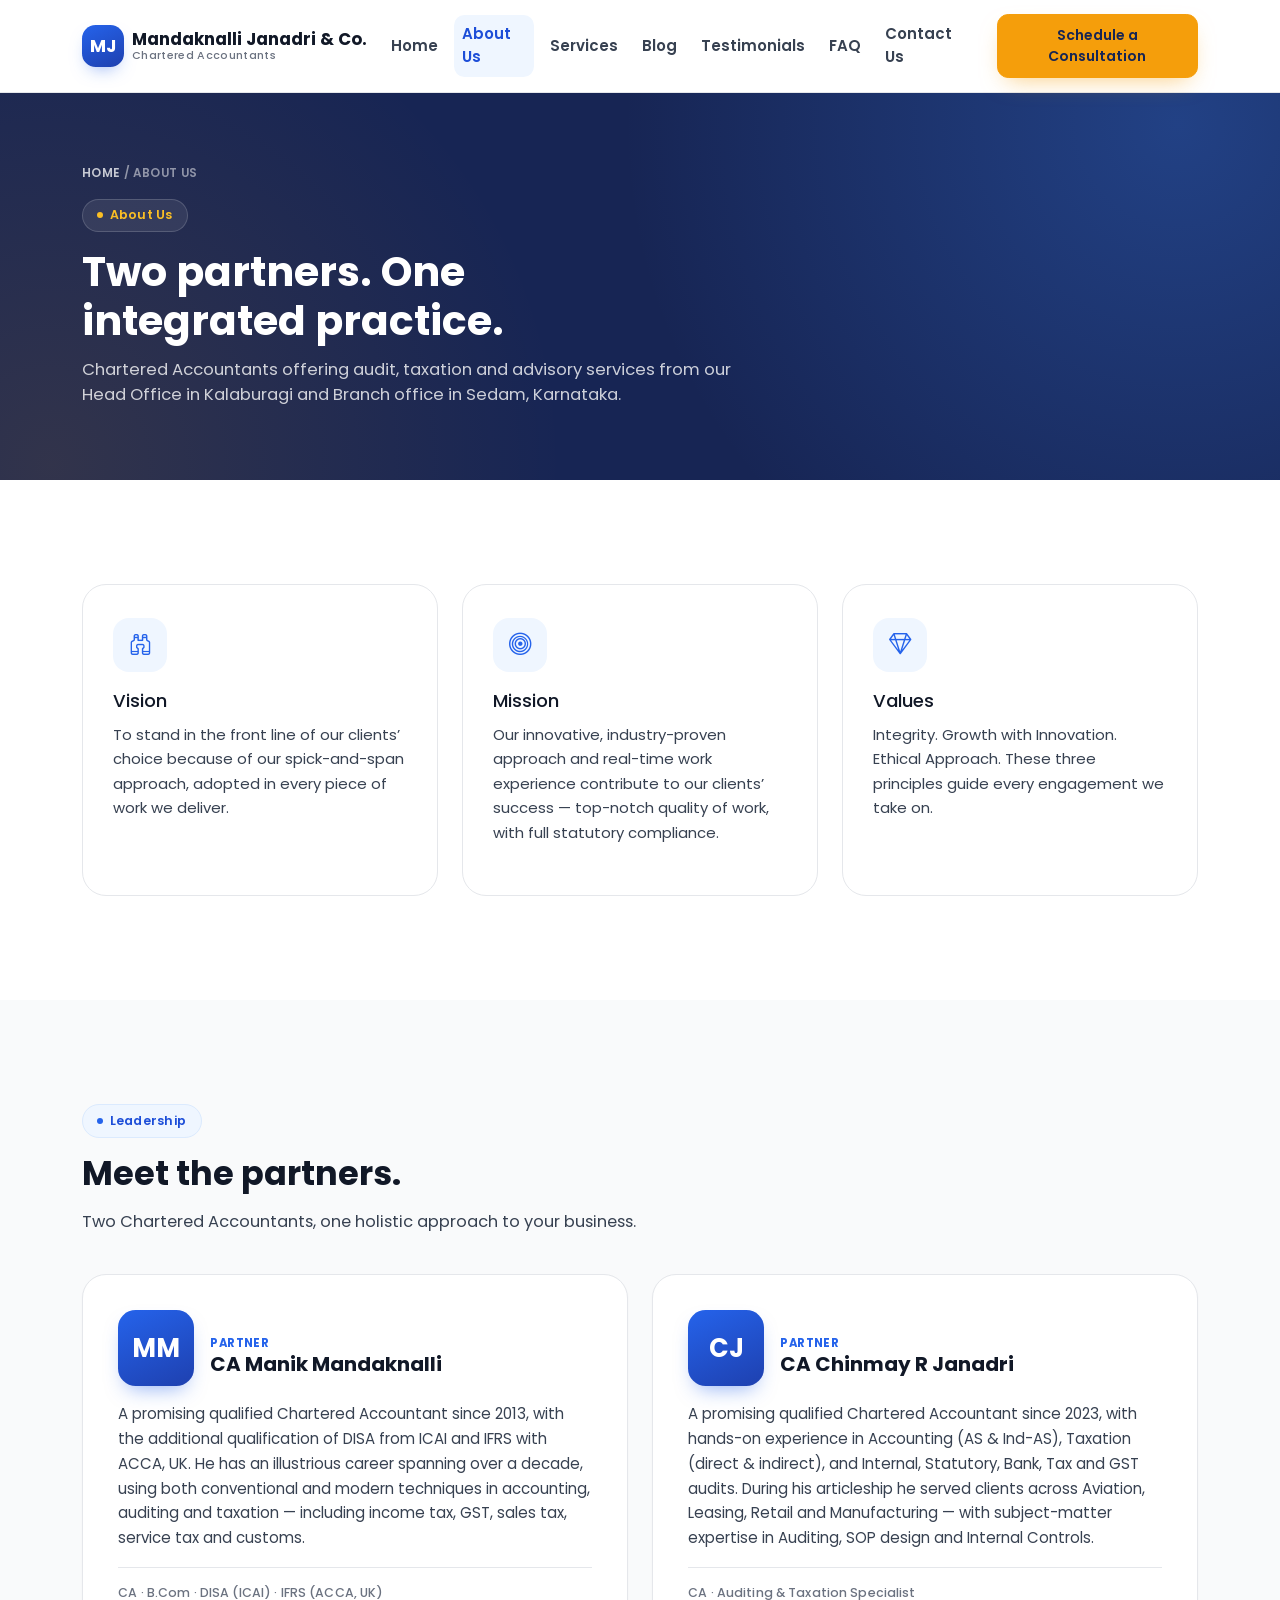
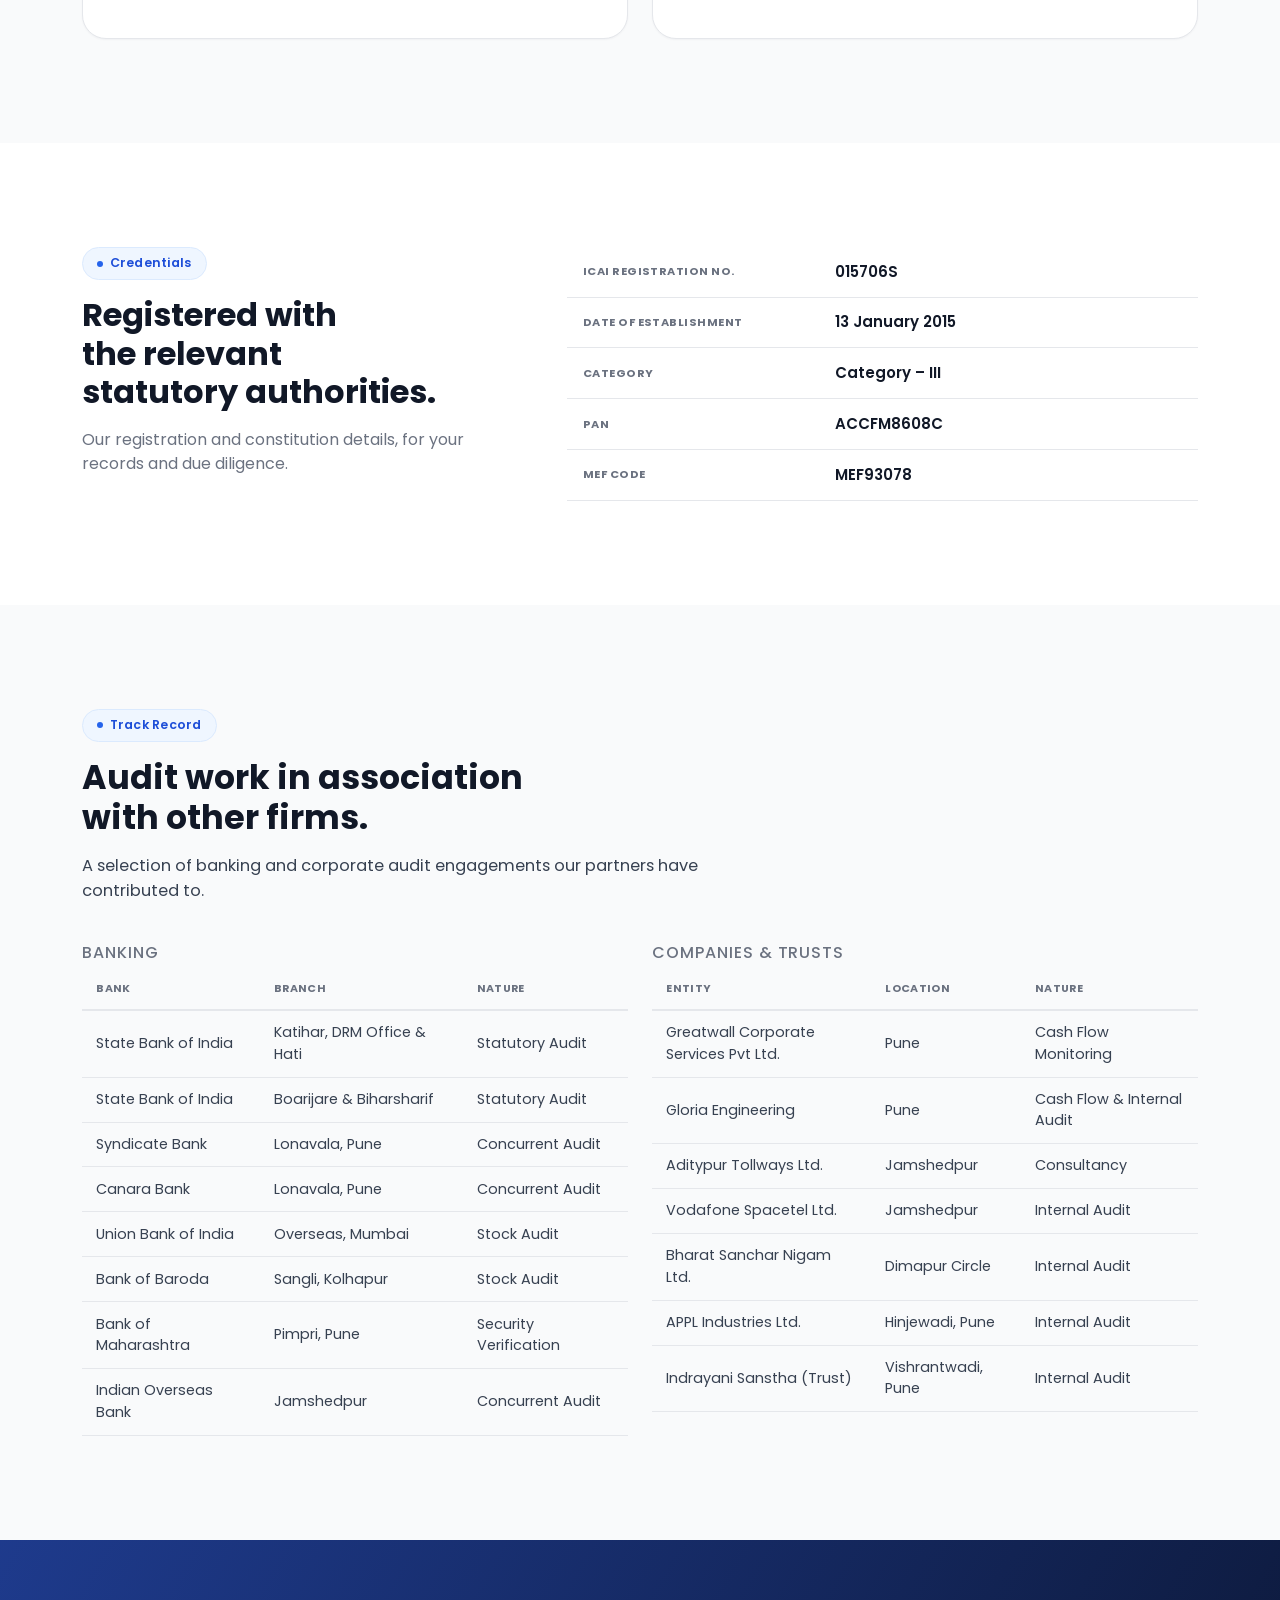
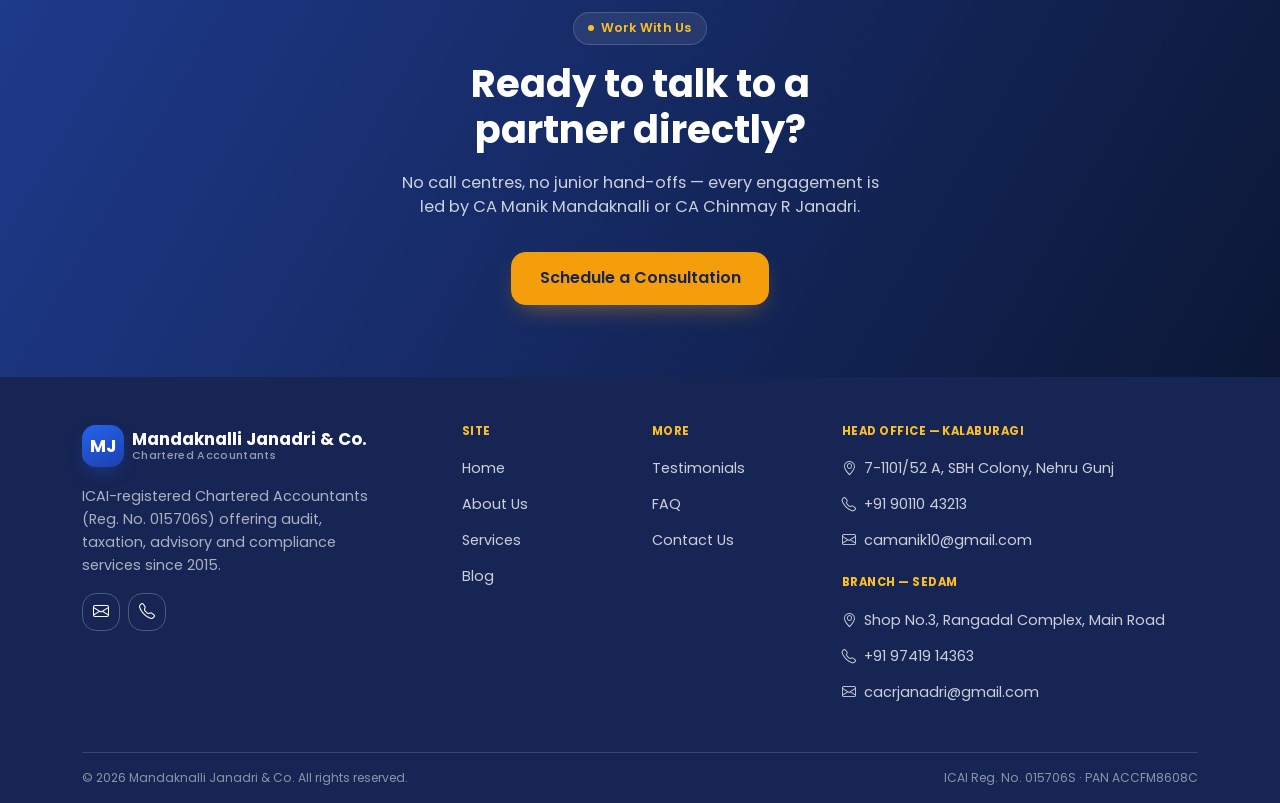
==== about.html @ 848338da "multiple page update" ====
<!doctype html>
<html lang="en">
<head>
<meta charset="UTF-8" />
<meta name="viewport" content="width=device-width, initial-scale=1.0" />
<title>About Us | Mandaknalli Janadri &amp; Co.</title>
<meta name="description" content="Meet CA Manik Mandaknalli and CA Chinmay R Janadri, the partners behind Mandaknalli Janadri &amp; Co. — our vision, mission, values, and ICAI registration details." />
<link rel="stylesheet" href="https://cdn.jsdelivr.net/npm/bootstrap@5.3.3/dist/css/bootstrap.min.css">
<link rel="stylesheet" href="https://cdn.jsdelivr.net/npm/bootstrap-icons@1.11.3/font/bootstrap-icons.css">
<link rel="preconnect" href="https://fonts.googleapis.com">
<link rel="preconnect" href="https://fonts.gstatic.com" crossorigin>
<link href="https://fonts.googleapis.com/css2?family=Poppins:wght@300;400;500;600;700&display=swap" rel="stylesheet">
<link rel="stylesheet" href="assets/style.css">
</head>
<body>

  <!-- ============================================================ NAVBAR -->
  <nav class="navbar navbar-expand-lg sticky-top" aria-label="Primary">
    <div class="container">
      <a class="navbar-brand d-flex align-items-center gap-2" href="index.html">
        <span class="navbar-brand-mark">MJ</span>
        <span class="navbar-brand-text">
          <strong class="d-block">Mandaknalli Janadri &amp; Co.</strong>
          <span>Chartered Accountants</span>
        </span>
      </a>
      <button class="navbar-toggler" type="button" data-bs-toggle="collapse" data-bs-target="#mainNav" aria-controls="mainNav" aria-expanded="false" aria-label="Toggle navigation">
        <span class="navbar-toggler-icon"></span>
      </button>
      <div class="collapse navbar-collapse" id="mainNav">
        <ul class="navbar-nav ms-auto align-items-lg-center gap-lg-2">
          <li class="nav-item"><a class="nav-link" href="index.html">Home</a></li>
          <li class="nav-item"><a class="nav-link" href="about.html">About Us</a></li>
          <li class="nav-item"><a class="nav-link" href="services.html">Services</a></li>
          <li class="nav-item"><a class="nav-link" href="blog.html">Blog</a></li>
          <li class="nav-item"><a class="nav-link" href="testimonials.html">Testimonials</a></li>
          <li class="nav-item"><a class="nav-link" href="faq.html">FAQ</a></li>
          <li class="nav-item"><a class="nav-link" href="contact.html">Contact Us</a></li>
          <li class="nav-item ms-lg-3 mt-2 mt-lg-0">
            <a class="btn btn-gold btn-sm w-100" href="contact.html">Schedule a Consultation</a>
          </li>
        </ul>
      </div>
    </div>
  </nav>

  <main>
    <!-- ============================================================ PAGE HERO -->
    <section class="page-hero">
      <div class="container reveal">
        <div class="crumb"><a href="index.html">Home</a> / About Us</div>
        <span class="eyebrow">About Us</span>
        <h1>Two partners. One integrated practice.</h1>
        <p>Chartered Accountants offering audit, taxation and advisory services from our Head Office
          in Kalaburagi and Branch office in Sedam, Karnataka.</p>
      </div>
    </section>

    <!-- ============================================================ VISION / MISSION / VALUES -->
    <section class="section-pad bg-surface">
      <div class="container">
        <div class="row g-4">
          <div class="col-md-4" style="--stagger-i:0">
            <article class="service-card reveal h-100">
              <div class="service-icon-badge"><i class="bi bi-binoculars"></i></div>
              <h3 class="h5">Vision</h3>
              <p>To stand in the front line of our clients&rsquo; choice because of our spick-and-span
                approach, adopted in every piece of work we deliver.</p>
            </article>
          </div>
          <div class="col-md-4" style="--stagger-i:1">
            <article class="service-card reveal h-100">
              <div class="service-icon-badge"><i class="bi bi-bullseye"></i></div>
              <h3 class="h5">Mission</h3>
              <p>Our innovative, industry-proven approach and real-time work experience contribute
                to our clients&rsquo; success — top-notch quality of work, with full statutory compliance.</p>
            </article>
          </div>
          <div class="col-md-4" style="--stagger-i:2">
            <article class="service-card reveal h-100">
              <div class="service-icon-badge"><i class="bi bi-gem"></i></div>
              <h3 class="h5">Values</h3>
              <p>Integrity. Growth with Innovation. Ethical Approach. These three principles guide
                every engagement we take on.</p>
            </article>
          </div>
        </div>
      </div>
    </section>

    <!-- ============================================================ PARTNERS -->
    <section class="section-pad bg-soft">
      <div class="container">
        <div class="section-head reveal">
          <span class="eyebrow">Leadership</span>
          <h2>Meet the partners.</h2>
          <p>Two Chartered Accountants, one holistic approach to your business.</p>
        </div>
        <div class="row g-4 mt-2">
          <div class="col-lg-6" style="--stagger-i:0">
            <article class="partner-card reveal">
              <div class="d-flex align-items-center gap-3">
                <div class="partner-mark">MM</div>
                <div>
                  <span class="role mb-0">Partner</span>
                  <h3 class="mb-0">CA Manik Mandaknalli</h3>
                </div>
              </div>
              <p class="mt-3">
                A promising qualified Chartered Accountant since 2013, with the additional
                qualification of DISA from ICAI and IFRS with ACCA, UK. He has an illustrious career
                spanning over a decade, using both conventional and modern techniques in accounting,
                auditing and taxation — including income tax, GST, sales tax, service tax and customs.
              </p>
              <div class="creds">CA &middot; B.Com &middot; DISA (ICAI) &middot; IFRS (ACCA, UK)</div>
            </article>
          </div>
          <div class="col-lg-6" style="--stagger-i:1">
            <article class="partner-card reveal">
              <div class="d-flex align-items-center gap-3">
                <div class="partner-mark">CJ</div>
                <div>
                  <span class="role mb-0">Partner</span>
                  <h3 class="mb-0">CA Chinmay R Janadri</h3>
                </div>
              </div>
              <p class="mt-3">
                A promising qualified Chartered Accountant since 2023, with hands-on experience in
                Accounting (AS &amp; Ind-AS), Taxation (direct &amp; indirect), and Internal, Statutory,
                Bank, Tax and GST audits. During his articleship he served clients across Aviation,
                Leasing, Retail and Manufacturing — with subject-matter expertise in Auditing, SOP
                design and Internal Controls.
              </p>
              <div class="creds">CA &middot; Auditing &amp; Taxation Specialist</div>
            </article>
          </div>
        </div>
      </div>
    </section>

    <!-- ============================================================ REGISTRATION DETAILS -->
    <section class="section-pad bg-surface">
      <div class="container">
        <div class="row g-5">
          <div class="col-lg-5 reveal">
            <span class="eyebrow">Credentials</span>
            <h2 class="mt-3">Registered with the relevant statutory authorities.</h2>
            <p class="mt-3 text-body-secondary">Our registration and constitution details, for your
              records and due diligence.</p>
          </div>
          <div class="col-lg-7 reveal">
            <div class="table-responsive">
              <table class="reg-table">
                <tbody>
                  <tr><th>ICAI Registration No.</th><td>015706S</td></tr>
                  <tr><th>Date of Establishment</th><td>13 January 2015</td></tr>
                  <tr><th>Category</th><td>Category &ndash; III</td></tr>
                  <tr><th>PAN</th><td>ACCFM8608C</td></tr>
                  <tr><th>MEF Code</th><td>MEF93078</td></tr>
                </tbody>
              </table>
            </div>
          </div>
        </div>
      </div>
    </section>

    <!-- ============================================================ AUDIT CLIENT HISTORY -->
    <section class="section-pad bg-soft">
      <div class="container">
        <div class="section-head reveal">
          <span class="eyebrow">Track Record</span>
          <h2>Audit work in association with other firms.</h2>
          <p>A selection of banking and corporate audit engagements our partners have contributed to.</p>
        </div>

        <div class="row g-4 mt-2">
          <div class="col-lg-6 reveal">
            <h3 class="h6 text-uppercase font-mono" style="letter-spacing:.06em;color:var(--ink-500);">Banking</h3>
            <div class="table-responsive">
              <table class="history-table">
                <thead><tr><th>Bank</th><th>Branch</th><th>Nature</th></tr></thead>
                <tbody>
                  <tr><td>State Bank of India</td><td>Katihar, DRM Office &amp; Hati</td><td>Statutory Audit</td></tr>
                  <tr><td>State Bank of India</td><td>Boarijare &amp; Biharsharif</td><td>Statutory Audit</td></tr>
                  <tr><td>Syndicate Bank</td><td>Lonavala, Pune</td><td>Concurrent Audit</td></tr>
                  <tr><td>Canara Bank</td><td>Lonavala, Pune</td><td>Concurrent Audit</td></tr>
                  <tr><td>Union Bank of India</td><td>Overseas, Mumbai</td><td>Stock Audit</td></tr>
                  <tr><td>Bank of Baroda</td><td>Sangli, Kolhapur</td><td>Stock Audit</td></tr>
                  <tr><td>Bank of Maharashtra</td><td>Pimpri, Pune</td><td>Security Verification</td></tr>
                  <tr><td>Indian Overseas Bank</td><td>Jamshedpur</td><td>Concurrent Audit</td></tr>
                </tbody>
              </table>
            </div>
          </div>
          <div class="col-lg-6 reveal">
            <h3 class="h6 text-uppercase font-mono" style="letter-spacing:.06em;color:var(--ink-500);">Companies &amp; Trusts</h3>
            <div class="table-responsive">
              <table class="history-table">
                <thead><tr><th>Entity</th><th>Location</th><th>Nature</th></tr></thead>
                <tbody>
                  <tr><td>Greatwall Corporate Services Pvt Ltd.</td><td>Pune</td><td>Cash Flow Monitoring</td></tr>
                  <tr><td>Gloria Engineering</td><td>Pune</td><td>Cash Flow &amp; Internal Audit</td></tr>
                  <tr><td>Aditypur Tollways Ltd.</td><td>Jamshedpur</td><td>Consultancy</td></tr>
                  <tr><td>Vodafone Spacetel Ltd.</td><td>Jamshedpur</td><td>Internal Audit</td></tr>
                  <tr><td>Bharat Sanchar Nigam Ltd.</td><td>Dimapur Circle</td><td>Internal Audit</td></tr>
                  <tr><td>APPL Industries Ltd.</td><td>Hinjewadi, Pune</td><td>Internal Audit</td></tr>
                  <tr><td>Indrayani Sanstha (Trust)</td><td>Vishrantwadi, Pune</td><td>Internal Audit</td></tr>
                </tbody>
              </table>
            </div>
          </div>
        </div>
      </div>
    </section>

    <!-- ============================================================ CTA BAND -->
    <section class="cta-band text-center py-5">
      <div class="cta-bg" style="background-image:url('https://images.unsplash.com/photo-1518186285589-2f7649de83e0?q=80&amp;w=1600&amp;auto=format&amp;fit=crop');" aria-hidden="true"></div>
      <div class="cta-overlay" aria-hidden="true"></div>
      <div class="container py-4 reveal">
        <span class="eyebrow eyebrow-invert">Work With Us</span>
        <h2 class="mt-3">Ready to talk to a partner directly?</h2>
        <p>No call centres, no junior hand-offs — every engagement is led by CA Manik Mandaknalli
          or CA Chinmay R Janadri.</p>
        <a class="btn btn-gold" href="contact.html">Schedule a Consultation</a>
      </div>
    </section>
  </main>

  <!-- ============================================================ FOOTER -->
  <footer class="site">
    <div class="container">
      <div class="row g-4 py-5">
        <div class="col-lg-4">
          <a href="index.html" class="navbar-brand d-flex align-items-center gap-2">
            <span class="navbar-brand-mark">MJ</span>
            <span class="navbar-brand-text"><strong class="d-block">Mandaknalli Janadri &amp; Co.</strong><span>Chartered Accountants</span></span>
          </a>
          <p class="lead-text">ICAI-registered Chartered Accountants (Reg. No. 015706S) offering audit, taxation, advisory and compliance services since 2015.</p>
          <div class="footer-social d-flex gap-2 mt-3">
            <a href="mailto:cacrjanadri@gmail.com" aria-label="Email"><i class="bi bi-envelope"></i></a>
            <a href="tel:+919741914363" aria-label="Call"><i class="bi bi-telephone"></i></a>
          </div>
        </div>
        <div class="col-6 col-lg-2">
          <h5>Site</h5>
          <ul>
            <li><a href="index.html">Home</a></li>
            <li><a href="about.html">About Us</a></li>
            <li><a href="services.html">Services</a></li>
            <li><a href="blog.html">Blog</a></li>
          </ul>
        </div>
        <div class="col-6 col-lg-2">
          <h5>More</h5>
          <ul>
            <li><a href="testimonials.html">Testimonials</a></li>
            <li><a href="faq.html">FAQ</a></li>
            <li><a href="contact.html">Contact Us</a></li>
          </ul>
        </div>
        <div class="col-lg-4">
          <h5>Head Office &mdash; Kalaburagi</h5>
          <ul>
            <li><span><i class="bi bi-geo-alt me-1"></i> 7-1101/52 A, SBH Colony, Nehru Gunj</span></li>
            <li><a href="tel:+919011043213"><i class="bi bi-telephone me-1"></i> +91 90110 43213</a></li>
            <li><a href="mailto:camanik10@gmail.com"><i class="bi bi-envelope me-1"></i> camanik10@gmail.com</a></li>
          </ul>
          <h5 class="mt-4">Branch &mdash; Sedam</h5>
          <ul>
            <li><span><i class="bi bi-geo-alt me-1"></i> Shop No.3, Rangadal Complex, Main Road</span></li>
            <li><a href="tel:+919741914363"><i class="bi bi-telephone me-1"></i> +91 97419 14363</a></li>
            <li><a href="mailto:cacrjanadri@gmail.com"><i class="bi bi-envelope me-1"></i> cacrjanadri@gmail.com</a></li>
          </ul>
        </div>
      </div>
      <div class="footer-bottom d-flex flex-wrap justify-content-between gap-2 py-3">
        <span>&copy; 2026 Mandaknalli Janadri &amp; Co. All rights reserved.</span>
        <span>ICAI Reg. No. 015706S &middot; PAN ACCFM8608C</span>
      </div>
    </div>
  </footer>

  <!-- ============================================================ MOBILE STICKY CTA -->
  <div class="mobile-cta-bar">
    <a class="btn btn-outline-brand btn-sm flex-fill" href="tel:+919741914363"><i class="bi bi-telephone me-1"></i>Call</a>
    <a class="btn btn-gold btn-sm flex-fill" href="contact.html"><i class="bi bi-calendar-check me-1"></i>Schedule a Consultation</a>
  </div>

  <script src="https://cdn.jsdelivr.net/npm/bootstrap@5.3.3/dist/js/bootstrap.bundle.min.js"></script>
  <script src="assets/app.js"></script>
</body>
</html>
---- assets/style.css ----
/* ============================================================
   THEME TOKENS — redesigned to match the reference site's visual
   language: Tailwind "blue" primary scale, Poppins throughout,
   generous rounded corners and soft shadows. Kept as an amber
   accent (rather than pure blue-on-blue) for CTAs/highlights, and
   the "MJ" monogram + partner-photo cards, as the deliberate
   departures from a 1:1 clone. Light palette lives on bare :root;
   dark palette redefines the same tokens twice (system preference
   + explicit toggle) so every viewer state resolves.
   ============================================================ */
:root{
  --primary-950:#172554;
  --primary-900:#1E3A8A;
  --primary-800:#1E40AF;
  --primary-700:#1D4ED8;
  --primary-600:#2563EB;
  --primary-500:#3B82F6;
  --primary-400:#60A5FA;
  --primary-300:#93C5FD;
  --primary-100:#DBEAFE;
  --primary-50:#EFF6FF;

  --accent-700:#B45309;
  --accent-600:#D97706;
  --accent-500:#F59E0B;
  --accent-400:#FBBF24;
  --accent-100:#FEF3C7;

  --paper:#FFFFFF;
  --surface:#FFFFFF;
  --grey-100:#F9FAFB;
  --grey-200:#F1F3F6;
  --ink-900:#111827;
  --ink-700:#374151;
  --ink-500:#6B7280;
  --line:#E5E7EB;

  --font-display:'Poppins', system-ui, sans-serif;
  --font-body:'Poppins', system-ui, sans-serif;
  --font-mono:'Poppins', system-ui, sans-serif;

  /* Bootstrap variable overrides */
  --bs-body-bg:var(--paper);
  --bs-body-color:var(--ink-900);
  --bs-body-font-family:var(--font-body);
  --bs-border-color:var(--line);
  --bs-primary:var(--primary-700);
  --bs-primary-rgb:29,78,216;
  --bs-link-color:var(--primary-700);
  --bs-link-hover-color:var(--accent-600);
  --bs-emphasis-color:var(--ink-900);
  --bs-secondary-color:var(--ink-500);
}
@media (prefers-color-scheme: dark){
  :root:not([data-theme="light"]){
    --primary-950:#0B1633; --primary-900:#132552; --primary-800:#1B3269; --primary-700:#24409C;
    --accent-700:#D97706; --accent-600:#F59E0B; --accent-500:#FBBF24; --accent-400:#FCD34D; --accent-100:#78350F;
    --paper:#0B1220; --surface:#111A2E; --grey-100:#101827; --grey-200:#182236;
    --ink-900:#F3F4F6; --ink-700:#C7CDD6; --ink-500:#8D96A6; --line:#28324A;
    --bs-body-bg:var(--paper); --bs-body-color:var(--ink-900); --bs-border-color:var(--line);
    --bs-primary:var(--accent-500); --bs-primary-rgb:251,191,36;
    --bs-link-color:var(--accent-500); --bs-emphasis-color:var(--ink-900);
  }
}
:root[data-theme="dark"]{
  --primary-950:#0B1633; --primary-900:#132552; --primary-800:#1B3269; --primary-700:#24409C;
  --accent-700:#D97706; --accent-600:#F59E0B; --accent-500:#FBBF24; --accent-400:#FCD34D; --accent-100:#78350F;
  --paper:#0B1220; --surface:#111A2E; --grey-100:#101827; --grey-200:#182236;
  --ink-900:#F3F4F6; --ink-700:#C7CDD6; --ink-500:#8D96A6; --line:#28324A;
  --bs-body-bg:var(--paper); --bs-body-color:var(--ink-900); --bs-border-color:var(--line);
  --bs-primary:var(--accent-500); --bs-primary-rgb:251,191,36;
  --bs-link-color:var(--accent-500); --bs-emphasis-color:var(--ink-900);
}

/* legacy alias map: earlier build used navy-*/gold-* names throughout
   the markup's inline bits; keep them pointing at the new tokens so
   nothing silently falls back to unstyled defaults. */
:root{
  --navy-950:var(--primary-950); --navy-900:var(--primary-900); --navy-800:var(--primary-800); --navy-700:var(--primary-700);
  --gold-600:var(--accent-600); --gold-500:var(--accent-500); --gold-400:var(--accent-400); --gold-300:var(--accent-100);
}

/* ============================================================ BASE */
html{ scroll-behavior:smooth; }
@media (prefers-reduced-motion: reduce){
  html{ scroll-behavior:auto; }
  *,*::before,*::after{ animation-duration:.001ms !important; animation-iteration-count:1 !important; transition-duration:.001ms !important; scroll-behavior:auto !important; }
}
body{ background:var(--paper); color:var(--ink-900); }
a{ text-decoration:none; }
h1,h2,h3,h4,.font-serif{ font-family:var(--font-display); font-weight:700; text-wrap:balance; }
.font-mono{ font-family:var(--font-mono); }
::selection{ background:var(--accent-400); color:var(--primary-950); }
:focus-visible{ outline:2px solid var(--accent-600); outline-offset:3px; }

.eyebrow{
  font-family:var(--font-body); font-size:.78rem; font-weight:600; letter-spacing:.02em;
  color:var(--primary-700); background:var(--primary-50); border:1px solid var(--primary-100);
  padding:.4rem .9rem; border-radius:999px; display:inline-flex; align-items:center; gap:.5em;
}
.eyebrow::before{ content:""; width:6px; height:6px; border-radius:50%; background:var(--primary-600); display:inline-block; }
.eyebrow-invert{ color:var(--accent-400); background:rgba(255,255,255,.08); border-color:rgba(255,255,255,.16); }
.eyebrow-invert::before{ background:var(--accent-400); }

.bg-surface{ background:var(--surface); }
.bg-soft{ background:var(--grey-100); }
.bg-navy{ background:var(--primary-950); color:var(--paper); }
.bg-navy .eyebrow{ color:var(--accent-400); background:rgba(255,255,255,.08); border-color:rgba(255,255,255,.16); }
.bg-navy .eyebrow::before{ background:var(--accent-400); }
.bg-navy h1, .bg-navy h2, .bg-navy h3, .bg-navy h4{ color:var(--paper); }
.text-muted-invert{ color:rgba(255,255,255,.72) !important; }
.text-gold{ color:var(--accent-500) !important; }

/* Buttons ------------------------------------------------------- */
.btn{ border-radius:.9rem; font-weight:600; padding:.85rem 1.7rem; }
.btn-sm{ padding:.6rem 1.2rem; border-radius:.7rem; }
.btn-gold{
  background:var(--accent-500); border-color:var(--accent-500); color:var(--primary-950) !important;
  box-shadow:0 10px 24px -10px rgba(245,158,11,.55);
}
.btn-gold:hover, .btn-gold:focus{ background:var(--accent-400); border-color:var(--accent-400); color:var(--primary-950) !important; transform:translateY(-1px); box-shadow:0 14px 28px -10px rgba(245,158,11,.6); }
.btn-outline-invert{ border:1px solid rgba(255,255,255,.4); color:var(--paper); background:transparent; }
.btn-outline-invert:hover{ background:rgba(255,255,255,.1); color:var(--paper); }
.btn-outline-brand{ border:1.5px solid var(--line); color:var(--ink-900); background:transparent; }
.btn-outline-brand:hover{ border-color:var(--primary-600); color:var(--primary-700); background:var(--primary-50); }
.link-arrow{
  font-weight:600; color:var(--paper); border-bottom:2px solid rgba(255,255,255,.35); padding-bottom:2px;
}
.link-arrow:hover{ color:var(--accent-400); border-color:var(--accent-400); }
.link-arrow i{ transition:transform .2s ease; }
.link-arrow:hover i{ transform:translateX(4px); }
.link-arrow.dark{ color:var(--primary-700); border-color:var(--primary-200,#bfdbfe); }
.link-arrow.dark:hover{ color:var(--accent-600); border-color:var(--accent-600); }

/* Section rhythm -------------------------------------------------*/
.section-pad{ padding:6.5rem 0; }
@media (max-width:767.98px){ .section-pad{ padding:4rem 0; } }
.section-head{ max-width:640px; }
.section-head h2{ font-size:clamp(1.75rem,2.6vw,2.4rem); line-height:1.2; margin-top:1rem; }
.section-head p{ margin-top:1rem; color:var(--ink-700); font-size:1.02rem; }
.section-head.mx-auto{ text-align:center; }

/* ============================================================ NAVBAR */
.navbar-brand-mark{
  width:42px; height:42px; border-radius:.85rem; flex:none;
  background:linear-gradient(155deg, var(--primary-600), var(--primary-800));
  border:0; color:#fff;
  display:flex; align-items:center; justify-content:center;
  font-family:var(--font-display); font-size:1.1rem; font-weight:700;
  box-shadow:0 8px 18px -8px rgba(37,99,235,.55);
}
.navbar-brand-text{ line-height:1.15; }
.navbar-brand-text strong{ font-family:var(--font-display); font-size:1.05rem; font-weight:700; color:var(--ink-900); }
.navbar-brand-text span{ display:block; font-size:.68rem; font-weight:500; letter-spacing:.03em; color:var(--ink-500); margin-top:1px; }
.navbar{
  background:color-mix(in srgb, var(--paper) 92%, transparent);
  backdrop-filter:blur(10px);
  border-bottom:1px solid var(--line);
  padding-top:.9rem; padding-bottom:.9rem;
  transition:box-shadow .25s ease, padding .25s ease;
}
.navbar.is-scrolled{ box-shadow:0 8px 28px -18px rgba(17,24,39,.35); padding-top:.6rem; padding-bottom:.6rem; }
.navbar .nav-link{ color:var(--ink-700); font-weight:600; font-size:.94rem; padding:.55rem 1rem; border-radius:.65rem; }
.navbar .nav-link:hover, .navbar .nav-link.active{ color:var(--primary-700); background:var(--primary-50); }
:root[data-theme="dark"] .navbar .nav-link:hover{ color:var(--accent-500); background:rgba(251,191,36,.08); }
.navbar-toggler{ border:1px solid var(--line); padding:.4rem .55rem; border-radius:.6rem; }
.navbar-toggler:focus{ box-shadow:0 0 0 .2rem rgba(37,99,235,.25); }
.navbar-toggler-icon{ filter:none; }

/* ============================================================ HERO (home) */
.hero-section{
  position:relative;
  background-image:
    radial-gradient(circle at 88% 10%, rgba(59,130,246,.28), transparent 45%),
    radial-gradient(circle at 8% 92%, rgba(245,158,11,.14), transparent 40%);
}
.hero-grid{ padding-top:2.75rem; padding-bottom:2.75rem; }
@media (min-width:992px){
  .hero-section{ display:flex; flex-direction:column; min-height:calc(100vh - 78px); min-height:calc(100dvh - 78px); }
  .hero-grid{ flex:1 1 auto; display:flex; align-items:center; padding-top:1.5rem; padding-bottom:1.5rem; width:100%; }
  .hero-grid > .row{ width:100%; }
}
.hero-copy h1{ font-size:clamp(2.2rem,3.6vw,3.4rem); font-weight:700; line-height:1.14; margin:1.1rem 0 1.2rem; max-width:18ch; }
.hero-copy h1 em{ font-style:normal; color:var(--accent-400); position:relative; display:inline-block; }
.underline-accent{
  position:absolute; left:0; bottom:-.08em; height:4px; width:100%; border-radius:4px;
  background:linear-gradient(90deg, var(--accent-500), transparent);
  transform:scaleX(0); transform-origin:left; animation:underlineIn 1s cubic-bezier(.2,.7,.2,1) 1.1s forwards;
}
@keyframes underlineIn{ to{ transform:scaleX(1); } }
.hero-copy .lede{ font-size:1.1rem; color:rgba(255,255,255,.82); max-width:46ch; margin-bottom:1.6rem; }

.hero-float-card{
  position:absolute; z-index:2;
  display:flex; align-items:center; gap:.65rem;
  background:rgba(255,255,255,.1); backdrop-filter:blur(10px);
  border:1px solid rgba(255,255,255,.22); border-radius:1rem;
  padding:.8rem 1rem;
  animation:floatY 5.5s ease-in-out infinite;
}
.hero-float-card i{ color:var(--accent-400); font-size:1.15rem; }
.hero-float-card strong{ display:block; font-family:var(--font-display); font-weight:700; font-size:.86rem; color:#fff; line-height:1.2; }
.hero-float-card span{ font-size:.66rem; font-weight:500; letter-spacing:.02em; color:rgba(255,255,255,.68); }
.hero-float-card.card-a{ top:1rem; left:1rem; animation-delay:0s; }
.hero-float-card.card-b{ bottom:2.6rem; right:1rem; animation-delay:1.6s; }
@keyframes floatY{ 0%,100%{ transform:translateY(0); } 50%{ transform:translateY(-9px); } }
@media (max-width:575.98px){ .hero-float-card{ display:none; } }

.hero-scroll-cue{
  position:absolute; left:50%; bottom:.9rem; transform:translateX(-50%); z-index:2;
  display:none; flex-direction:column; align-items:center; gap:.35rem;
  color:rgba(255,255,255,.6); font-size:.68rem; font-weight:600; letter-spacing:.1em; text-transform:uppercase;
}
.hero-scroll-cue:hover{ color:var(--accent-400); }
.hero-scroll-cue i{ animation:bounceDown 1.8s ease-in-out infinite; }
@keyframes bounceDown{ 0%,100%{ transform:translateY(0); opacity:.55; } 50%{ transform:translateY(6px); opacity:1; } }
@media (min-width:992px){ .hero-scroll-cue{ display:flex; } }

.hero-art{
  position:relative; aspect-ratio:4/5; border-radius:1.5rem; overflow:hidden;
  background:linear-gradient(165deg, var(--primary-800), var(--primary-950) 60%);
  border:1px solid rgba(255,255,255,.14);
  box-shadow:0 30px 60px -30px rgba(0,0,0,.5);
  opacity:0; animation:heroArtIn 1s cubic-bezier(.2,.7,.2,1) .3s forwards;
}
@media (min-width:992px){ .hero-art{ aspect-ratio:auto; height:clamp(320px, 62vh, 560px); } }
@media (max-width:991.98px){ .hero-art{ aspect-ratio:16/9; margin-bottom:2rem; } }
@keyframes heroArtIn{ from{ opacity:0; transform:translateX(18px) scale(.98); } to{ opacity:1; transform:translateX(0) scale(1); } }
.hero-art img{ width:100%; height:100%; object-fit:cover; display:block; animation:kenBurns 16s ease-in-out infinite alternate; }
.hero-art-overlay{
  position:absolute; inset:0;
  background:linear-gradient(200deg, rgba(23,37,84,.1) 10%, rgba(11,22,51,.55) 75%, rgba(11,22,51,.85));
}
.hero-art-badge{
  position:absolute; top:1.2rem; right:1.2rem;
  display:flex; align-items:center; gap:.7rem;
  background:rgba(255,255,255,.12); backdrop-filter:blur(8px);
  border:1px solid rgba(255,255,255,.22); border-radius:1rem;
  padding:.7rem 1rem;
}
.hero-art-badge i{ color:var(--accent-400); font-size:1.3rem; }
.hero-art-badge strong{ display:block; font-family:var(--font-display); font-weight:700; font-size:.92rem; color:#fff; line-height:1.2; }
.hero-art-badge span{ font-size:.64rem; font-weight:500; letter-spacing:.02em; color:rgba(255,255,255,.68); }
.hero-art-caption{
  position:absolute; inset:auto 0 0 0; padding:1.1rem 1.35rem;
  font-size:.72rem; font-weight:500; letter-spacing:.03em;
  color:rgba(255,255,255,.72); display:flex; justify-content:space-between;
}
.hero-art-caption strong{ color:var(--accent-400); }
@keyframes kenBurns{ from{ transform:scale(1); } to{ transform:scale(1.09); } }

/* ============================================================ PAGE HERO (inner pages) */
.page-hero{
  position:relative; background:var(--primary-950); color:var(--paper); overflow:hidden;
  padding:4.5rem 0 3.5rem;
  background-image:
    radial-gradient(circle at 92% 8%, rgba(59,130,246,.3), transparent 45%),
    radial-gradient(circle at 4% 96%, rgba(245,158,11,.12), transparent 40%);
}
.page-hero .eyebrow{ color:var(--accent-400); background:rgba(255,255,255,.08); border-color:rgba(255,255,255,.16); }
.page-hero .eyebrow::before{ background:var(--accent-400); }
.page-hero h1{ color:var(--paper); font-size:clamp(2rem,3.2vw,2.9rem); margin:.9rem 0 .8rem; max-width:20ch; }
.page-hero p{ color:rgba(255,255,255,.78); font-size:1.04rem; max-width:60ch; }
.page-hero .crumb{ font-size:.74rem; font-weight:600; letter-spacing:.03em; text-transform:uppercase; color:rgba(255,255,255,.5); margin-bottom:1rem; }
.page-hero .crumb a{ color:rgba(255,255,255,.75); }
.page-hero .crumb a:hover{ color:var(--accent-400); }

/* Reveal-image variant — scale+fade for photography */
.reveal-img{ opacity:0; transform:scale(1.06); transition:opacity .9s ease, transform 1.1s cubic-bezier(.2,.7,.2,1); }
.reveal-img.in-view{ opacity:1; transform:scale(1); }

/* About: image with overlapping quote card */
.about-photo{ position:relative; border-radius:1.5rem; overflow:hidden; aspect-ratio:4/5; box-shadow:0 24px 50px -28px rgba(17,24,39,.35); }
.about-photo img{ width:100%; height:100%; object-fit:cover; display:block; transition:transform .6s ease; }
.about-photo:hover img{ transform:scale(1.05); }
.about-figure{
  background:var(--primary-950); color:var(--paper); padding:2rem 1.9rem;
  border-radius:1.25rem; box-shadow:0 20px 40px -20px rgba(23,37,84,.55);
}
.about-figure .quote-mark{ font-family:var(--font-display); font-weight:700; font-size:3rem; color:var(--accent-400); line-height:1; margin-bottom:.3rem; }
.about-figure p{ font-family:var(--font-display); font-weight:500; font-size:1.2rem; line-height:1.5; color:rgba(255,255,255,.94); }
.about-figure footer{ margin-top:1.5rem; font-size:.72rem; font-weight:600; letter-spacing:.03em; text-transform:uppercase; color:var(--accent-400); }
.about-figure-wrap{ position:relative; margin-top:-3.5rem; margin-right:-1.5rem; margin-left:2.5rem; z-index:2; }
@media (max-width:991.98px){ .about-figure-wrap{ margin-left:1rem; margin-right:1rem; } }
.about-body p{ color:var(--ink-700); font-size:1.02rem; margin-bottom:1.1rem; max-width:56ch; }
.about-stats{ margin-top:1.6rem; padding-top:1.5rem; border-top:1px solid var(--line); }
.about-stats strong{ display:block; font-family:var(--font-display); font-weight:700; font-size:1.5rem; color:var(--primary-700); font-variant-numeric:tabular-nums; }
:root[data-theme="dark"] .about-stats strong{ color:var(--accent-500); }
.about-stats span{ font-size:.78rem; color:var(--ink-500); text-transform:uppercase; letter-spacing:.04em; }

/* Partner / people cards */
.partner-card{ border:1px solid var(--line); border-radius:1.5rem; padding:2.2rem; height:100%; background:var(--surface); box-shadow:0 1px 2px rgba(17,24,39,.04); transition:box-shadow .2s ease, transform .2s ease; }
.partner-card:hover{ box-shadow:0 24px 40px -24px rgba(17,24,39,.18); transform:translateY(-4px); }
.partner-mark{
  width:76px; height:76px; flex:none; border-radius:1.1rem;
  display:flex; align-items:center; justify-content:center;
  font-family:var(--font-display); font-weight:700; font-size:1.6rem; color:#fff;
  background:linear-gradient(155deg, var(--primary-600), var(--primary-800));
  box-shadow:0 10px 20px -8px rgba(37,99,235,.5);
}
.partner-card .role{ font-size:.72rem; font-weight:700; letter-spacing:.04em; text-transform:uppercase; color:var(--primary-600); display:block; margin:.9rem 0 .3rem; }
.partner-card h3{ font-size:1.25rem; margin-bottom:.6rem; }
.partner-card p{ color:var(--ink-700); font-size:.94rem; line-height:1.65; }
.partner-card .creds{ margin-top:1rem; padding-top:1rem; border-top:1px solid var(--line); font-size:.78rem; font-weight:500; color:var(--ink-500); letter-spacing:.01em; }

/* Registration / credentials table */
.reg-table{ width:100%; border-collapse:collapse; font-size:.94rem; }
.reg-table th, .reg-table td{ padding:.85rem 1rem; border-bottom:1px solid var(--line); text-align:left; }
.reg-table th{ font-size:.7rem; font-weight:700; letter-spacing:.04em; text-transform:uppercase; color:var(--ink-500); width:40%; }
.reg-table td{ font-weight:600; }

/* Audit client history table */
.history-table{ width:100%; border-collapse:collapse; font-size:.9rem; }
.history-table th{
  font-size:.68rem; font-weight:700; letter-spacing:.03em; text-transform:uppercase;
  color:var(--ink-500); text-align:left; padding:.7rem .9rem; border-bottom:2px solid var(--line);
}
.history-table td{ padding:.7rem .9rem; border-bottom:1px solid var(--line); color:var(--ink-700); }
.history-table tr:hover td{ background:var(--primary-50); }
:root[data-theme="dark"] .history-table tr:hover td{ background:var(--grey-200); }

/* Gallery strip */
.gallery-card{ position:relative; border-radius:1.5rem; overflow:hidden; aspect-ratio:3/4; box-shadow:0 20px 40px -24px rgba(17,24,39,.3); }
.gallery-card img{ width:100%; height:100%; object-fit:cover; display:block; transition:transform .6s cubic-bezier(.2,.7,.2,1); }
.gallery-card:hover img{ transform:scale(1.08); }
.gallery-card::after{
  content:""; position:absolute; inset:0;
  background:linear-gradient(0deg, rgba(11,22,51,.85) 0%, rgba(11,22,51,.05) 55%);
}
.gallery-card .cap{ position:absolute; left:0; right:0; bottom:0; padding:1.2rem 1.3rem; z-index:1; color:var(--paper); }
.gallery-card .cap .eyebrow{ color:var(--accent-400); background:rgba(255,255,255,.1); border-color:rgba(255,255,255,.18); }
.gallery-card .cap .eyebrow::before{ background:var(--accent-400); }
.gallery-card .cap h4{ font-family:var(--font-display); font-weight:700; font-size:1.15rem; margin-top:.35rem; color:var(--paper); }

/* CTA band background photo */
.cta-band{ position:relative; overflow:hidden; background:linear-gradient(120deg, var(--primary-800), var(--primary-950)); }
.cta-band .cta-bg{
  position:absolute; inset:0; z-index:0; background-size:cover; background-position:center;
  animation:kenBurns 20s ease-in-out infinite alternate; filter:grayscale(20%);
}
.cta-band .cta-overlay{ position:absolute; inset:0; z-index:1; background:linear-gradient(120deg, rgba(30,58,138,.94), rgba(11,22,51,.92)); }
.cta-band .container{ position:relative; z-index:2; }
.cta-band h2{ color:var(--paper); font-size:clamp(1.8rem,3vw,2.5rem); max-width:20ch; margin:0 auto; }
.cta-band p{ color:rgba(255,255,255,.78); margin:1.1rem auto 2rem; max-width:48ch; font-size:1.02rem; }

/* Platform ticker */
.ticker{ overflow:hidden; border-top:1px solid var(--line); border-bottom:1px solid var(--line); background:var(--grey-100); }
.ticker-track{ display:flex; width:max-content; animation:tickerScroll 26s linear infinite; }
.ticker:hover .ticker-track{ animation-play-state:paused; }
.ticker-item{
  display:flex; align-items:center; gap:.6rem; padding:1rem 2.4rem;
  font-size:.84rem; font-weight:600; color:var(--ink-500); white-space:nowrap;
}
.ticker-item i{ color:var(--accent-600); }
@keyframes tickerScroll{ from{ transform:translateX(0); } to{ transform:translateX(-50%); } }

.trust-strip{ background:var(--grey-100); border-bottom:1px solid var(--line); }
.trust-item{ display:flex; align-items:center; gap:.6rem; font-size:.86rem; color:var(--ink-700); font-weight:600; }
.trust-item i{ color:var(--primary-600); font-size:1.05rem; }

/* ============================================================ SERVICE CARDS */
.service-card{
  border:1px solid var(--line); border-radius:1.5rem; background:var(--surface);
  padding:2.1rem 1.9rem; height:100%;
  transition:transform .22s ease, box-shadow .22s ease, border-color .22s ease;
}
.service-card:hover{ transform:translateY(-6px); box-shadow:0 24px 44px -22px rgba(17,24,39,.18); border-color:var(--primary-300); }
.service-icon-badge{
  width:54px; height:54px; border-radius:1rem;
  display:flex; align-items:center; justify-content:center;
  background:var(--primary-50);
  color:var(--primary-600); font-size:1.4rem; margin-bottom:1.1rem;
}
.service-index{ font-size:.72rem; font-weight:600; color:var(--ink-500); letter-spacing:.03em; }
.service-card h3{ font-size:1.14rem; margin:.4rem 0 .7rem; }
.service-card p{ color:var(--ink-700); font-size:.93rem; line-height:1.65; }
.chip{
  font-size:.72rem; font-weight:600; letter-spacing:.01em;
  padding:.32rem .7rem; border:1px solid var(--primary-100); color:var(--primary-700); background:var(--primary-50);
  border-radius:999px; transition:border-color .15s ease, background .15s ease; display:inline-block;
}
.service-card:hover .chip{ border-color:var(--accent-500); color:var(--accent-700); background:var(--accent-100); }

/* Services page: category accordion */
.svc-accordion .accordion-item{ background:var(--surface); border:1px solid var(--line); border-radius:1.25rem !important; margin-bottom:1.25rem; overflow:hidden; }
.svc-accordion .accordion-button{
  font-family:var(--font-display); font-weight:700; font-size:1.1rem; color:var(--ink-900);
  background:var(--surface); padding:1.5rem 1.75rem; box-shadow:none !important; gap:0;
}
.svc-accordion .accordion-button:not(.collapsed){ background:var(--primary-50); color:var(--primary-800); box-shadow:inset 0 -1px 0 var(--line) !important; }
:root[data-theme="dark"] .svc-accordion .accordion-button:not(.collapsed){ color:var(--accent-500); }
.svc-accordion .accordion-button::after{ filter:none; }
.svc-accordion .accordion-body{ padding:1.75rem 1.75rem 1.5rem; }
.svc-accordion .svc-icon{
  width:44px; height:44px; border-radius:.9rem; flex:none; margin-right:1rem;
  display:inline-flex; align-items:center; justify-content:center;
  background:var(--primary-50); color:var(--primary-600); font-size:1.15rem;
}
.svc-accordion .accordion-button:not(.collapsed) .svc-icon{ background:#fff; }
.svc-item{ padding:1.15rem 0; border-bottom:1px solid var(--line); }
.svc-item:last-child{ border-bottom:0; }
.svc-item h5{ font-family:var(--font-body); font-weight:700; font-size:.98rem; margin-bottom:.35rem; }
.svc-item p{ color:var(--ink-700); font-size:.9rem; margin:0; line-height:1.55; }
.svc-count{
  font-size:.78rem; font-weight:500; color:var(--ink-500); letter-spacing:.01em;
  margin-bottom:1.5rem !important; padding-bottom:1.25rem; border-bottom:1px solid var(--line);
}

/* ============================================================ SEGMENTS */
.segment-card{ border:1px solid var(--line); border-radius:1.25rem; padding:1.8rem 1.5rem; height:100%; transition:transform .2s ease, border-color .2s ease, box-shadow .2s ease; }
.segment-card:hover{ transform:translateY(-4px); border-color:var(--primary-300); box-shadow:0 20px 36px -22px rgba(17,24,39,.16); }
.segment-card i{ font-size:1.3rem; color:var(--primary-600); }
.segment-card .tag{ font-size:.68rem; font-weight:700; letter-spacing:.03em; text-transform:uppercase; color:var(--primary-600); }
.segment-card h4{ font-family:var(--font-body); font-weight:700; font-size:1.02rem; margin:.6rem 0 .5rem; }
.segment-card p{ font-size:.88rem; color:var(--ink-700); line-height:1.55; margin:0; }

/* ============================================================ LEADERSHIP */
.leader-mark{
  width:104px; height:104px; flex:none; border-radius:1.4rem;
  display:flex; align-items:center; justify-content:center;
  font-family:var(--font-display); font-weight:700; font-size:2.1rem; color:#fff;
  background:linear-gradient(155deg, var(--primary-600), var(--primary-900));
  box-shadow:0 14px 30px -10px rgba(37,99,235,.5);
}
.leadership .role{ font-size:.72rem; font-weight:700; letter-spacing:.04em; text-transform:uppercase; color:var(--accent-400); display:block; margin:.4rem 0 .7rem; }
.leadership p{ color:rgba(255,255,255,.78); max-width:60ch; font-size:.98rem; }

/* ============================================================ TESTIMONIALS */
.sample-banner{
  background:var(--accent-100);
  border:1px solid var(--accent-400); border-radius:1.1rem;
  padding:1rem 1.3rem; display:flex; gap:.9rem; align-items:flex-start; font-size:.92rem; color:var(--ink-700);
}
.sample-banner i{ color:var(--accent-700); font-size:1.2rem; margin-top:.1rem; }
.testimonial-card{ border:1px solid var(--line); border-radius:1.5rem; padding:2rem; height:100%; background:var(--surface); display:flex; flex-direction:column; transition:box-shadow .2s ease, transform .2s ease; }
.testimonial-card:hover{ box-shadow:0 24px 44px -26px rgba(17,24,39,.2); transform:translateY(-4px); }
.testimonial-card .stars{ color:var(--accent-500); font-size:.85rem; margin-bottom:1rem; letter-spacing:.15em; }
.testimonial-card p.quote{ font-family:var(--font-display); font-weight:500; font-size:1.05rem; line-height:1.6; color:var(--ink-900); flex:1; }
.testimonial-card footer{ margin-top:1.2rem; padding-top:1rem; border-top:1px solid var(--line); display:flex; align-items:center; gap:.8rem; }
.testimonial-avatar{
  width:42px; height:42px; border-radius:.9rem; flex:none;
  display:flex; align-items:center; justify-content:center;
  background:var(--primary-50); color:var(--primary-700); font-family:var(--font-display); font-weight:700; font-size:.95rem;
}
.testimonial-card .name{ font-weight:700; font-size:.9rem; }
.testimonial-card .role{ font-size:.78rem; color:var(--ink-500); }

/* ============================================================ BLOG */
.blog-card{ border:1px solid var(--line); border-radius:1.5rem; overflow:hidden; height:100%; background:var(--surface); transition:transform .2s ease, box-shadow .2s ease; display:flex; flex-direction:column; }
.blog-card:hover{ transform:translateY(-6px); box-shadow:0 24px 44px -22px rgba(17,24,39,.18); }
.blog-card .blog-tag{ background:var(--primary-700); color:#fff; }
.blog-card-top{ padding:1.6rem 1.6rem 0; }
.blog-card-body{ padding:1.1rem 1.6rem 1.6rem; flex:1; display:flex; flex-direction:column; }
.blog-card .date{ font-size:.72rem; font-weight:600; letter-spacing:.02em; text-transform:uppercase; color:var(--accent-600); }
.blog-card h3{ font-size:1.1rem; margin:.6rem 0 .7rem; }
.blog-card p{ color:var(--ink-700); font-size:.92rem; line-height:1.6; flex:1; }
.blog-card .read-more{ margin-top:1rem; font-size:.74rem; font-weight:700; letter-spacing:.02em; text-transform:uppercase; color:var(--primary-700); }
:root[data-theme="dark"] .blog-card .read-more{ color:var(--accent-500); }

/* ============================================================ FAQ */
.faq-accordion .accordion-item{ background:transparent; border:0; border-bottom:1px solid var(--line); border-radius:0 !important; }
.faq-accordion .accordion-button{
  font-family:var(--font-body); font-weight:700; font-size:1rem; color:var(--ink-900);
  background:transparent; padding:1.3rem 0; box-shadow:none !important;
}
.faq-accordion .accordion-button:not(.collapsed){ color:var(--primary-700); }
:root[data-theme="dark"] .faq-accordion .accordion-button:not(.collapsed){ color:var(--accent-500); }
.faq-accordion .accordion-button::after{ filter:none; }
.faq-accordion .accordion-body{ padding:0 0 1.5rem; color:var(--ink-700); font-size:.94rem; line-height:1.7; }

/* ============================================================ CONTACT */
.contact-panel{ border:1px solid var(--line); border-radius:1.5rem; padding:2.6rem; height:100%; }
.contact-panel.dark{ background:var(--primary-950); color:var(--paper); border-color:var(--primary-800); }
.contact-panel h3{ font-size:1.35rem; margin-bottom:.4rem; }
.contact-panel.dark h3{ color:var(--paper); }
.contact-panel .sub{ color:var(--ink-500); font-size:.92rem; margin-bottom:1.8rem; }
.contact-panel.dark .sub{ color:rgba(255,255,255,.62); }
.contact-row{ display:flex; gap:1rem; align-items:flex-start; margin-bottom:1.35rem; }
.contact-row i{ font-size:1.2rem; color:var(--accent-500); margin-top:.15rem; flex:none; width:22px; }
.contact-row .label{ font-size:.68rem; font-weight:700; letter-spacing:.03em; text-transform:uppercase; color:var(--ink-500); margin-bottom:.2rem; }
.contact-panel.dark .contact-row .label{ color:rgba(255,255,255,.55); }
.contact-row a, .contact-row .val{ font-size:1rem; font-weight:600; color:var(--ink-900); }
.contact-panel.dark .contact-row a, .contact-panel.dark .contact-row .val{ color:var(--paper); }
.contact-row a:hover{ color:var(--accent-500); }
.form-control{ background:var(--surface); color:var(--ink-900); border:1.5px solid var(--line); border-radius:.9rem; padding:.75rem 1rem; }
.form-control:focus{ border-color:var(--primary-500); box-shadow:0 0 0 .2rem rgba(59,130,246,.15); background:var(--surface); color:var(--ink-900); }
.form-label{ font-size:.7rem; font-weight:700; letter-spacing:.03em; text-transform:uppercase; color:var(--ink-500); }
.map-frame{ border:1px solid var(--line); border-radius:1.25rem; overflow:hidden; height:260px; }
.map-frame iframe{ width:100%; height:100%; border:0; filter:grayscale(10%); }

/* ============================================================ FOOTER */
footer.site{ background:var(--primary-950); color:rgba(255,255,255,.82); }
footer.site .navbar-brand-text strong{ color:var(--paper); }
footer.site .navbar-brand-text span{ color:rgba(255,255,255,.55); }
footer.site p.lead-text{ margin-top:1.1rem; font-size:.9rem; color:rgba(255,255,255,.64); max-width:34ch; line-height:1.6; }
.footer-social a{
  width:38px; height:38px; border:1px solid rgba(255,255,255,.24); border-radius:.9rem;
  display:flex; align-items:center; justify-content:center; color:var(--paper); transition:border-color .2s ease, color .2s ease, background .2s ease;
}
.footer-social a:hover{ border-color:var(--accent-500); color:var(--accent-400); background:rgba(245,158,11,.1); }
footer.site h5{ font-size:.72rem; font-weight:700; letter-spacing:.04em; text-transform:uppercase; color:var(--accent-400); margin-bottom:1.1rem; }
footer.site ul{ list-style:none; padding:0; margin:0; display:flex; flex-direction:column; gap:.75rem; }
footer.site ul a, footer.site ul span{ font-size:.9rem; color:rgba(255,255,255,.78); }
footer.site ul a:hover{ color:var(--accent-400); }
.footer-bottom{ border-top:1px solid rgba(255,255,255,.14); font-size:.76rem; color:rgba(255,255,255,.5); }

/* ============================================================ SCROLL REVEAL */
.reveal{ opacity:0; transform:translateY(28px); transition:opacity .7s cubic-bezier(.2,.7,.2,1), transform .7s cubic-bezier(.2,.7,.2,1); }
.reveal.in-view{ opacity:1; transform:translateY(0); }
/* --stagger-i is set inline on each grid cell and inherits down to the
   card/photo inside it, so cards in the same row fade in staggered rather
   than as one block */
.service-card.reveal, .segment-card.reveal, .gallery-card.reveal-img,
.partner-card.reveal, .testimonial-card.reveal, .blog-card.reveal{
  transition-delay:calc(var(--stagger-i, 0) * 90ms);
}

/* Hero load-in sequence */
.hero-anim > *{ opacity:0; transform:translateY(16px); animation:heroIn .8s cubic-bezier(.2,.7,.2,1) forwards; }
.hero-anim > *:nth-child(1){ animation-delay:.05s; }
.hero-anim > *:nth-child(2){ animation-delay:.18s; }
.hero-anim > *:nth-child(3){ animation-delay:.32s; }
.hero-anim > *:nth-child(4){ animation-delay:.46s; }
.hero-anim > *:nth-child(5){ animation-delay:.6s; }
@keyframes heroIn{ to{ opacity:1; transform:translateY(0); } }

/* Animated counter */
.count-up{ font-variant-numeric:tabular-nums; }

/* Sticky mobile CTA */
.mobile-cta-bar{
  position:fixed; left:0; right:0; bottom:0; z-index:60;
  display:none; gap:.6rem; padding:.7rem .9rem;
  background:var(--surface); border-top:1px solid var(--line);
  box-shadow:0 -10px 26px -14px rgba(17,24,39,.18);
}
@media (max-width:767.98px){ .mobile-cta-bar{ display:flex; } body{ padding-bottom:64px; } }
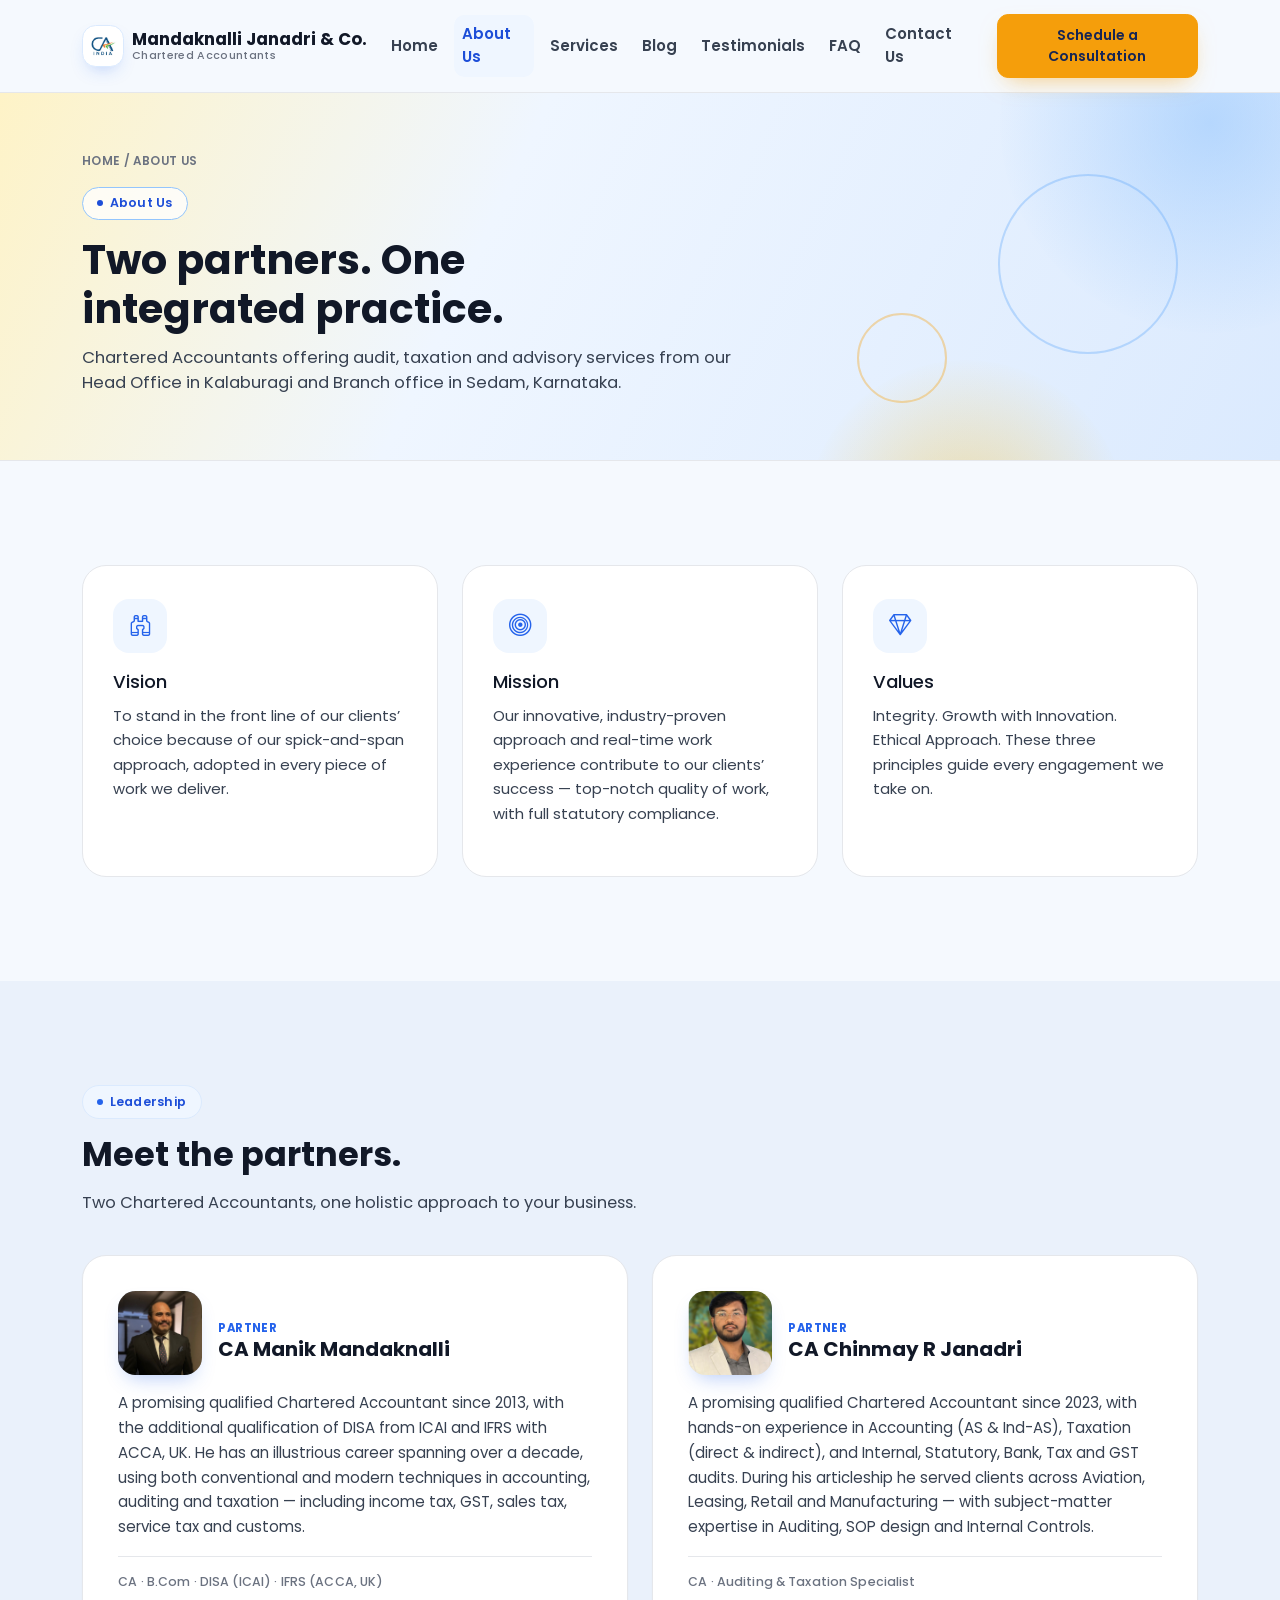
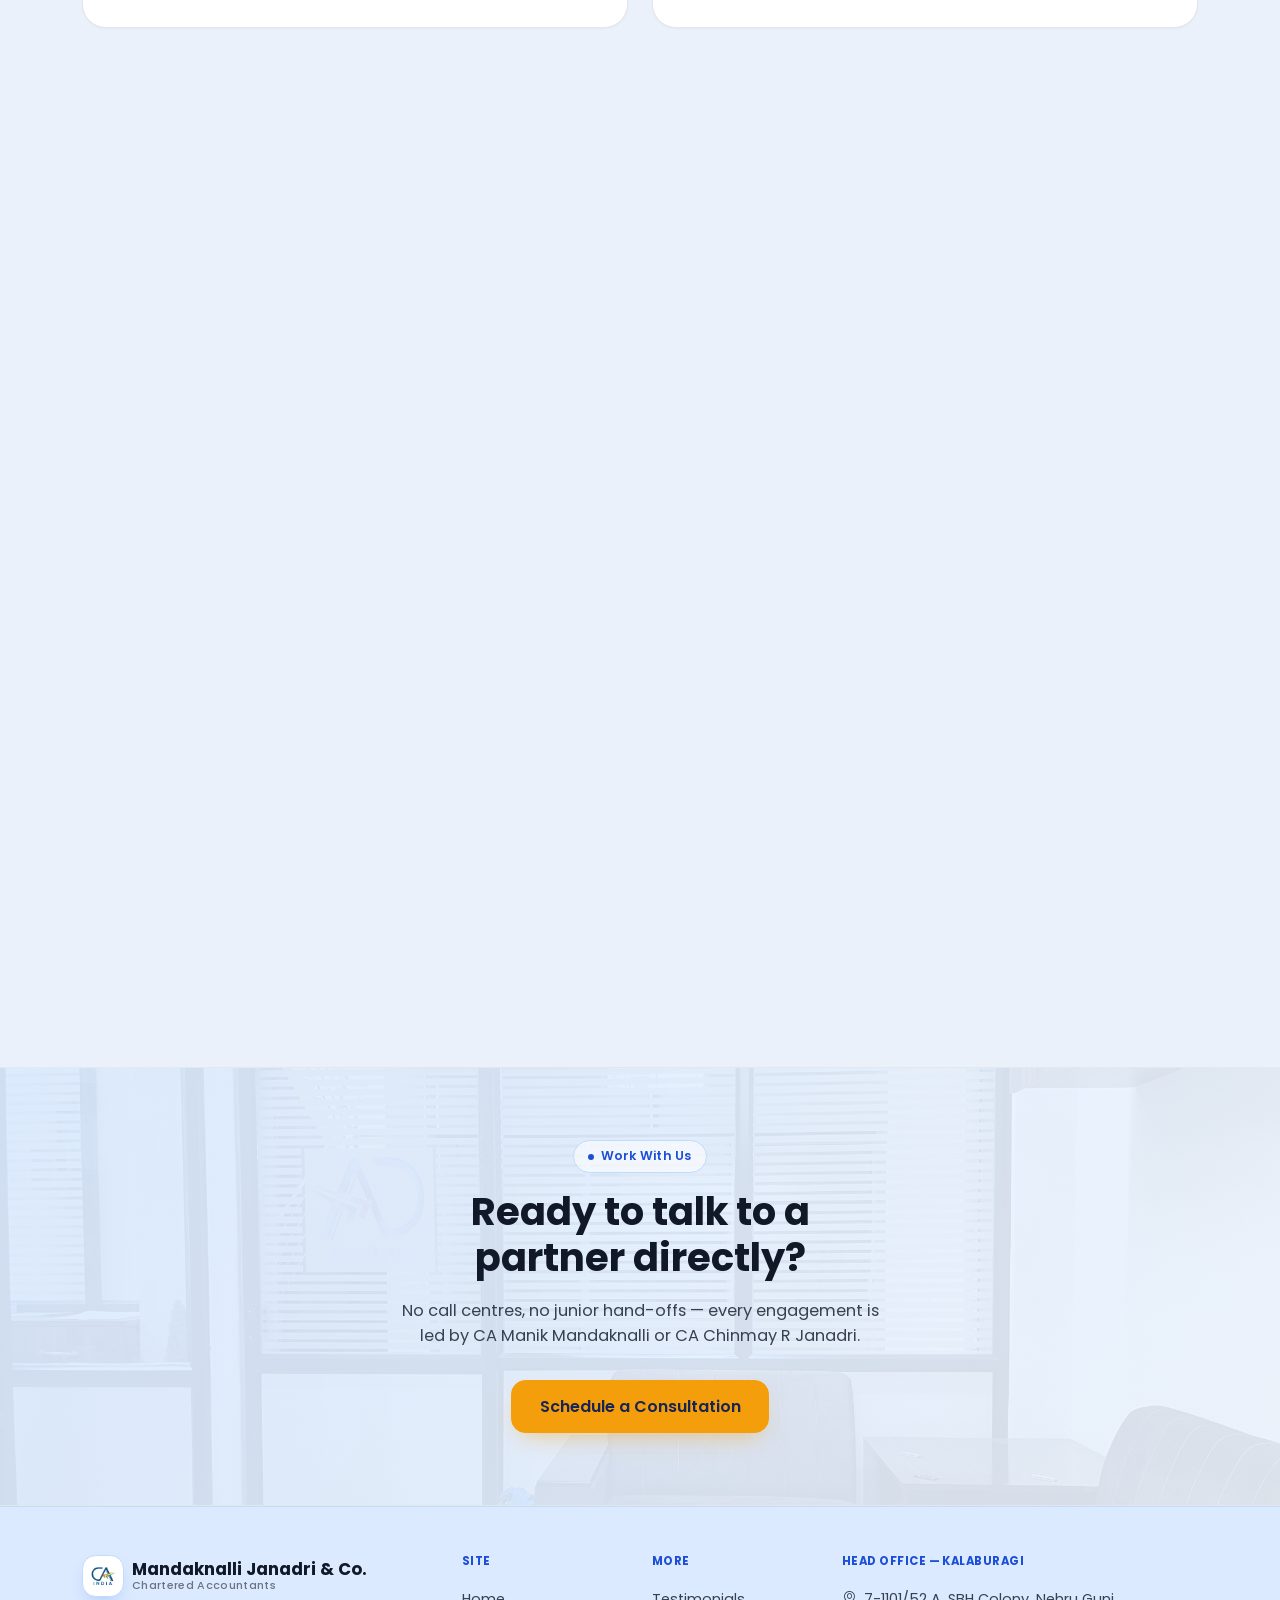
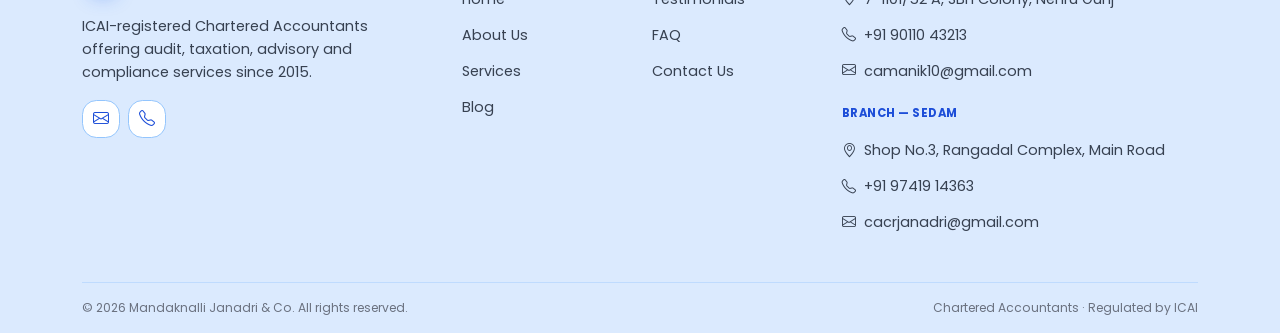
==== commit b6d9d119: "ui and content update" ====
--- a/about.html
+++ b/about.html
@@ -4,7 +4,7 @@
 <meta charset="UTF-8" />
 <meta name="viewport" content="width=device-width, initial-scale=1.0" />
 <title>About Us | Mandaknalli Janadri &amp; Co.</title>
-<meta name="description" content="Meet CA Manik Mandaknalli and CA Chinmay R Janadri, the partners behind Mandaknalli Janadri &amp; Co. — our vision, mission, values, and ICAI registration details." />
+<meta name="description" content="Meet CA Manik Mandaknalli and CA Chinmay R Janadri, the partners behind Mandaknalli Janadri &amp; Co. — our vision, mission, values, and track record." />
 <link rel="stylesheet" href="https://cdn.jsdelivr.net/npm/bootstrap@5.3.3/dist/css/bootstrap.min.css">
 <link rel="stylesheet" href="https://cdn.jsdelivr.net/npm/bootstrap-icons@1.11.3/font/bootstrap-icons.css">
 <link rel="preconnect" href="https://fonts.googleapis.com">
@@ -18,7 +18,7 @@
   <nav class="navbar navbar-expand-lg sticky-top" aria-label="Primary">
     <div class="container">
       <a class="navbar-brand d-flex align-items-center gap-2" href="index.html">
-        <span class="navbar-brand-mark">MJ</span>
+        <span class="navbar-brand-mark"><img src="assets/img/ca-india-logo.png" alt="CA India logo" loading="lazy" /></span>
         <span class="navbar-brand-text">
           <strong class="d-block">Mandaknalli Janadri &amp; Co.</strong>
           <span>Chartered Accountants</span>
@@ -47,6 +47,7 @@
   <main>
     <!-- ============================================================ PAGE HERO -->
     <section class="page-hero">
+      <span class="ring r1" aria-hidden="true"></span><span class="ring r2" aria-hidden="true"></span>
       <div class="container reveal">
         <div class="crumb"><a href="index.html">Home</a> / About Us</div>
         <span class="eyebrow">About Us</span>
@@ -100,7 +101,7 @@
           <div class="col-lg-6" style="--stagger-i:0">
             <article class="partner-card reveal">
               <div class="d-flex align-items-center gap-3">
-                <div class="partner-mark">MM</div>
+                <div class="partner-mark"><img src="assets/img/manik-mandaknalli.jpeg" alt="CA Manik Mandaknalli" loading="lazy" /></div>
                 <div>
                   <span class="role mb-0">Partner</span>
                   <h3 class="mb-0">CA Manik Mandaknalli</h3>
@@ -118,7 +119,7 @@
           <div class="col-lg-6" style="--stagger-i:1">
             <article class="partner-card reveal">
               <div class="d-flex align-items-center gap-3">
-                <div class="partner-mark">CJ</div>
+                <div class="partner-mark"><img src="assets/img/chinmay-janadri.png" alt="CA Chinmay R Janadri" loading="lazy" style="object-position:top;" /></div>
                 <div>
                   <span class="role mb-0">Partner</span>
                   <h3 class="mb-0">CA Chinmay R Janadri</h3>
@@ -133,33 +134,6 @@
               </p>
               <div class="creds">CA &middot; Auditing &amp; Taxation Specialist</div>
             </article>
-          </div>
-        </div>
-      </div>
-    </section>
-
-    <!-- ============================================================ REGISTRATION DETAILS -->
-    <section class="section-pad bg-surface">
-      <div class="container">
-        <div class="row g-5">
-          <div class="col-lg-5 reveal">
-            <span class="eyebrow">Credentials</span>
-            <h2 class="mt-3">Registered with the relevant statutory authorities.</h2>
-            <p class="mt-3 text-body-secondary">Our registration and constitution details, for your
-              records and due diligence.</p>
-          </div>
-          <div class="col-lg-7 reveal">
-            <div class="table-responsive">
-              <table class="reg-table">
-                <tbody>
-                  <tr><th>ICAI Registration No.</th><td>015706S</td></tr>
-                  <tr><th>Date of Establishment</th><td>13 January 2015</td></tr>
-                  <tr><th>Category</th><td>Category &ndash; III</td></tr>
-                  <tr><th>PAN</th><td>ACCFM8608C</td></tr>
-                  <tr><th>MEF Code</th><td>MEF93078</td></tr>
-                </tbody>
-              </table>
-            </div>
           </div>
         </div>
       </div>
@@ -216,7 +190,7 @@
 
     <!-- ============================================================ CTA BAND -->
     <section class="cta-band text-center py-5">
-      <div class="cta-bg" style="background-image:url('https://images.unsplash.com/photo-1518186285589-2f7649de83e0?q=80&amp;w=1600&amp;auto=format&amp;fit=crop');" aria-hidden="true"></div>
+      <div class="cta-bg" style="background-image:url('assets/img/office-waiting-area.jpeg');" aria-hidden="true"></div>
       <div class="cta-overlay" aria-hidden="true"></div>
       <div class="container py-4 reveal">
         <span class="eyebrow eyebrow-invert">Work With Us</span>
@@ -234,10 +208,10 @@
       <div class="row g-4 py-5">
         <div class="col-lg-4">
           <a href="index.html" class="navbar-brand d-flex align-items-center gap-2">
-            <span class="navbar-brand-mark">MJ</span>
+            <span class="navbar-brand-mark"><img src="assets/img/ca-india-logo.png" alt="CA India logo" loading="lazy" /></span>
             <span class="navbar-brand-text"><strong class="d-block">Mandaknalli Janadri &amp; Co.</strong><span>Chartered Accountants</span></span>
           </a>
-          <p class="lead-text">ICAI-registered Chartered Accountants (Reg. No. 015706S) offering audit, taxation, advisory and compliance services since 2015.</p>
+          <p class="lead-text">ICAI-registered Chartered Accountants offering audit, taxation, advisory and compliance services since 2015.</p>
           <div class="footer-social d-flex gap-2 mt-3">
             <a href="mailto:cacrjanadri@gmail.com" aria-label="Email"><i class="bi bi-envelope"></i></a>
             <a href="tel:+919741914363" aria-label="Call"><i class="bi bi-telephone"></i></a>
@@ -277,7 +251,7 @@
       </div>
       <div class="footer-bottom d-flex flex-wrap justify-content-between gap-2 py-3">
         <span>&copy; 2026 Mandaknalli Janadri &amp; Co. All rights reserved.</span>
-        <span>ICAI Reg. No. 015706S &middot; PAN ACCFM8608C</span>
+        <span>Chartered Accountants &middot; Regulated by ICAI</span>
       </div>
     </div>
   </footer>
--- a/assets/style.css
+++ b/assets/style.css
@@ -26,10 +26,10 @@
   --accent-400:#FBBF24;
   --accent-100:#FEF3C7;
 
-  --paper:#FFFFFF;
+  --paper:#F5F9FE;
   --surface:#FFFFFF;
-  --grey-100:#F9FAFB;
-  --grey-200:#F1F3F6;
+  --grey-100:#EAF1FB;
+  --grey-200:#DCE9FA;
   --ink-900:#111827;
   --ink-700:#374151;
   --ink-500:#6B7280;
@@ -99,16 +99,21 @@
   padding:.4rem .9rem; border-radius:999px; display:inline-flex; align-items:center; gap:.5em;
 }
 .eyebrow::before{ content:""; width:6px; height:6px; border-radius:50%; background:var(--primary-600); display:inline-block; }
-.eyebrow-invert{ color:var(--accent-400); background:rgba(255,255,255,.08); border-color:rgba(255,255,255,.16); }
-.eyebrow-invert::before{ background:var(--accent-400); }
-
-.bg-surface{ background:var(--surface); }
+/* kept as a distinct modifier for markup that still carries the class,
+   but now points at the same light treatment as every other section */
+.eyebrow-invert{ color:var(--primary-700); background:rgba(255,255,255,.6); border-color:var(--primary-200,#bfdbfe); }
+.eyebrow-invert::before{ background:var(--primary-600); }
+
+.bg-surface{ background:var(--paper); }
 .bg-soft{ background:var(--grey-100); }
-.bg-navy{ background:var(--primary-950); color:var(--paper); }
-.bg-navy .eyebrow{ color:var(--accent-400); background:rgba(255,255,255,.08); border-color:rgba(255,255,255,.16); }
-.bg-navy .eyebrow::before{ background:var(--accent-400); }
-.bg-navy h1, .bg-navy h2, .bg-navy h3, .bg-navy h4{ color:var(--paper); }
-.text-muted-invert{ color:rgba(255,255,255,.72) !important; }
+/* .bg-navy is a legacy name from the pre-redesign palette — it now maps to
+   the same light surface as the rest of the site, kept only so existing
+   markup doesn't need touching. */
+.bg-navy{ background:var(--surface); color:var(--ink-900); }
+.bg-navy .eyebrow{ color:var(--primary-700); background:var(--primary-50); border-color:var(--primary-100); }
+.bg-navy .eyebrow::before{ background:var(--primary-600); }
+.bg-navy h1, .bg-navy h2, .bg-navy h3, .bg-navy h4{ color:var(--ink-900); }
+.text-muted-invert{ color:var(--ink-500) !important; }
 .text-gold{ color:var(--accent-500) !important; }
 
 /* Buttons ------------------------------------------------------- */
@@ -143,12 +148,13 @@
 /* ============================================================ NAVBAR */
 .navbar-brand-mark{
   width:42px; height:42px; border-radius:.85rem; flex:none;
-  background:linear-gradient(155deg, var(--primary-600), var(--primary-800));
-  border:0; color:#fff;
+  background:#fff; border:1px solid var(--primary-100);
   display:flex; align-items:center; justify-content:center;
-  font-family:var(--font-display); font-size:1.1rem; font-weight:700;
-  box-shadow:0 8px 18px -8px rgba(37,99,235,.55);
-}
+  padding:.3rem; box-shadow:0 8px 18px -8px rgba(37,99,235,.35);
+  overflow:hidden;
+}
+.navbar-brand-mark img{ width:100%; height:100%; object-fit:contain; display:block; }
+footer.site .navbar-brand-mark{ border-color:var(--primary-200,#bfdbfe); }
 .navbar-brand-text{ line-height:1.15; }
 .navbar-brand-text strong{ font-family:var(--font-display); font-size:1.05rem; font-weight:700; color:var(--ink-900); }
 .navbar-brand-text span{ display:block; font-size:.68rem; font-weight:500; letter-spacing:.03em; color:var(--ink-500); margin-top:1px; }
@@ -167,12 +173,13 @@
 .navbar-toggler:focus{ box-shadow:0 0 0 .2rem rgba(37,99,235,.25); }
 .navbar-toggler-icon{ filter:none; }
 
-/* ============================================================ HERO (home) */
+/* ============================================================ HERO (home) — light throughout, no dark navy fill */
 .hero-section{
   position:relative;
+  background:linear-gradient(180deg, var(--primary-100) 0%, var(--primary-50) 100%);
   background-image:
-    radial-gradient(circle at 88% 10%, rgba(59,130,246,.28), transparent 45%),
-    radial-gradient(circle at 8% 92%, rgba(245,158,11,.14), transparent 40%);
+    radial-gradient(circle at 88% 10%, var(--primary-300), transparent 50%),
+    radial-gradient(circle at 8% 92%, var(--accent-100), transparent 45%);
 }
 .hero-grid{ padding-top:2.75rem; padding-bottom:2.75rem; }
 @media (min-width:992px){
@@ -180,27 +187,27 @@
   .hero-grid{ flex:1 1 auto; display:flex; align-items:center; padding-top:1.5rem; padding-bottom:1.5rem; width:100%; }
   .hero-grid > .row{ width:100%; }
 }
-.hero-copy h1{ font-size:clamp(2.2rem,3.6vw,3.4rem); font-weight:700; line-height:1.14; margin:1.1rem 0 1.2rem; max-width:18ch; }
-.hero-copy h1 em{ font-style:normal; color:var(--accent-400); position:relative; display:inline-block; }
+.hero-copy h1{ color:var(--ink-900); font-size:clamp(2.2rem,3.6vw,3.4rem); font-weight:700; line-height:1.14; margin:1.1rem 0 1.2rem; max-width:18ch; }
+.hero-copy h1 em{ font-style:normal; color:var(--primary-700); position:relative; display:inline-block; }
 .underline-accent{
   position:absolute; left:0; bottom:-.08em; height:4px; width:100%; border-radius:4px;
   background:linear-gradient(90deg, var(--accent-500), transparent);
   transform:scaleX(0); transform-origin:left; animation:underlineIn 1s cubic-bezier(.2,.7,.2,1) 1.1s forwards;
 }
 @keyframes underlineIn{ to{ transform:scaleX(1); } }
-.hero-copy .lede{ font-size:1.1rem; color:rgba(255,255,255,.82); max-width:46ch; margin-bottom:1.6rem; }
+.hero-copy .lede{ font-size:1.1rem; color:var(--ink-700); max-width:46ch; margin-bottom:1.6rem; }
 
 .hero-float-card{
   position:absolute; z-index:2;
   display:flex; align-items:center; gap:.65rem;
-  background:rgba(255,255,255,.1); backdrop-filter:blur(10px);
-  border:1px solid rgba(255,255,255,.22); border-radius:1rem;
-  padding:.8rem 1rem;
+  background:rgba(255,255,255,.88); backdrop-filter:blur(10px);
+  border:1px solid var(--line); border-radius:1rem;
+  padding:.8rem 1rem; box-shadow:0 14px 30px -16px rgba(17,24,39,.22);
   animation:floatY 5.5s ease-in-out infinite;
 }
-.hero-float-card i{ color:var(--accent-400); font-size:1.15rem; }
-.hero-float-card strong{ display:block; font-family:var(--font-display); font-weight:700; font-size:.86rem; color:#fff; line-height:1.2; }
-.hero-float-card span{ font-size:.66rem; font-weight:500; letter-spacing:.02em; color:rgba(255,255,255,.68); }
+.hero-float-card i{ color:var(--primary-600); font-size:1.15rem; }
+.hero-float-card strong{ display:block; font-family:var(--font-display); font-weight:700; font-size:.86rem; color:var(--ink-900); line-height:1.2; }
+.hero-float-card span{ font-size:.66rem; font-weight:500; letter-spacing:.02em; color:var(--ink-500); }
 .hero-float-card.card-a{ top:1rem; left:1rem; animation-delay:0s; }
 .hero-float-card.card-b{ bottom:2.6rem; right:1rem; animation-delay:1.6s; }
 @keyframes floatY{ 0%,100%{ transform:translateY(0); } 50%{ transform:translateY(-9px); } }
@@ -209,18 +216,18 @@
 .hero-scroll-cue{
   position:absolute; left:50%; bottom:.9rem; transform:translateX(-50%); z-index:2;
   display:none; flex-direction:column; align-items:center; gap:.35rem;
-  color:rgba(255,255,255,.6); font-size:.68rem; font-weight:600; letter-spacing:.1em; text-transform:uppercase;
-}
-.hero-scroll-cue:hover{ color:var(--accent-400); }
+  color:var(--ink-500); font-size:.68rem; font-weight:600; letter-spacing:.1em; text-transform:uppercase;
+}
+.hero-scroll-cue:hover{ color:var(--primary-700); }
 .hero-scroll-cue i{ animation:bounceDown 1.8s ease-in-out infinite; }
 @keyframes bounceDown{ 0%,100%{ transform:translateY(0); opacity:.55; } 50%{ transform:translateY(6px); opacity:1; } }
 @media (min-width:992px){ .hero-scroll-cue{ display:flex; } }
 
 .hero-art{
   position:relative; aspect-ratio:4/5; border-radius:1.5rem; overflow:hidden;
-  background:linear-gradient(165deg, var(--primary-800), var(--primary-950) 60%);
-  border:1px solid rgba(255,255,255,.14);
-  box-shadow:0 30px 60px -30px rgba(0,0,0,.5);
+  background:linear-gradient(165deg, var(--primary-100), var(--primary-50) 60%);
+  border:1px solid var(--line);
+  box-shadow:0 30px 60px -30px rgba(17,24,39,.25);
   opacity:0; animation:heroArtIn 1s cubic-bezier(.2,.7,.2,1) .3s forwards;
 }
 @media (min-width:992px){ .hero-art{ aspect-ratio:auto; height:clamp(320px, 62vh, 560px); } }
@@ -229,41 +236,60 @@
 .hero-art img{ width:100%; height:100%; object-fit:cover; display:block; animation:kenBurns 16s ease-in-out infinite alternate; }
 .hero-art-overlay{
   position:absolute; inset:0;
-  background:linear-gradient(200deg, rgba(23,37,84,.1) 10%, rgba(11,22,51,.55) 75%, rgba(11,22,51,.85));
+  background:linear-gradient(200deg, rgba(255,255,255,0) 55%, rgba(255,255,255,.55) 85%, rgba(255,255,255,.85));
 }
 .hero-art-badge{
   position:absolute; top:1.2rem; right:1.2rem;
   display:flex; align-items:center; gap:.7rem;
-  background:rgba(255,255,255,.12); backdrop-filter:blur(8px);
-  border:1px solid rgba(255,255,255,.22); border-radius:1rem;
-  padding:.7rem 1rem;
-}
-.hero-art-badge i{ color:var(--accent-400); font-size:1.3rem; }
-.hero-art-badge strong{ display:block; font-family:var(--font-display); font-weight:700; font-size:.92rem; color:#fff; line-height:1.2; }
-.hero-art-badge span{ font-size:.64rem; font-weight:500; letter-spacing:.02em; color:rgba(255,255,255,.68); }
+  background:rgba(255,255,255,.9); backdrop-filter:blur(8px);
+  border:1px solid var(--line); border-radius:1rem;
+  padding:.7rem 1rem; box-shadow:0 14px 30px -16px rgba(17,24,39,.22);
+}
+.hero-art-badge i{ color:var(--primary-600); font-size:1.3rem; }
+.hero-art-badge strong{ display:block; font-family:var(--font-display); font-weight:700; font-size:.92rem; color:var(--ink-900); line-height:1.2; }
+.hero-art-badge span{ font-size:.64rem; font-weight:500; letter-spacing:.02em; color:var(--ink-500); }
 .hero-art-caption{
   position:absolute; inset:auto 0 0 0; padding:1.1rem 1.35rem;
+  background:rgba(255,255,255,.92); backdrop-filter:blur(6px);
   font-size:.72rem; font-weight:500; letter-spacing:.03em;
-  color:rgba(255,255,255,.72); display:flex; justify-content:space-between;
-}
-.hero-art-caption strong{ color:var(--accent-400); }
+  color:var(--ink-700); display:flex; justify-content:space-between;
+}
+.hero-art-caption strong{ color:var(--primary-700); font-weight:700; }
 @keyframes kenBurns{ from{ transform:scale(1); } to{ transform:scale(1.09); } }
 
 /* ============================================================ PAGE HERO (inner pages) */
 .page-hero{
-  position:relative; background:var(--primary-950); color:var(--paper); overflow:hidden;
-  padding:4.5rem 0 3.5rem;
-  background-image:
-    radial-gradient(circle at 92% 8%, rgba(59,130,246,.3), transparent 45%),
-    radial-gradient(circle at 4% 96%, rgba(245,158,11,.12), transparent 40%);
-}
-.page-hero .eyebrow{ color:var(--accent-400); background:rgba(255,255,255,.08); border-color:rgba(255,255,255,.16); }
-.page-hero .eyebrow::before{ background:var(--accent-400); }
-.page-hero h1{ color:var(--paper); font-size:clamp(2rem,3.2vw,2.9rem); margin:.9rem 0 .8rem; max-width:20ch; }
-.page-hero p{ color:rgba(255,255,255,.78); font-size:1.04rem; max-width:60ch; }
-.page-hero .crumb{ font-size:.74rem; font-weight:600; letter-spacing:.03em; text-transform:uppercase; color:rgba(255,255,255,.5); margin-bottom:1rem; }
-.page-hero .crumb a{ color:rgba(255,255,255,.75); }
-.page-hero .crumb a:hover{ color:var(--accent-400); }
+  position:relative; color:var(--ink-900); overflow:hidden;
+  padding:3.75rem 0 3rem; border-bottom:1px solid var(--line);
+  background:linear-gradient(115deg, var(--accent-100) 0%, var(--primary-50) 38%, var(--primary-100) 100%);
+}
+.page-hero::before, .page-hero::after{
+  content:""; position:absolute; z-index:0; border-radius:50%;
+}
+.page-hero::before{
+  width:420px; height:420px; right:-140px; top:-180px;
+  background:radial-gradient(circle, var(--primary-300) 0%, transparent 72%);
+  opacity:.55;
+}
+.page-hero::after{
+  width:320px; height:320px; right:12%; bottom:-220px;
+  background:radial-gradient(circle, var(--accent-400) 0%, transparent 72%);
+  opacity:.4;
+}
+.page-hero .ring{
+  position:absolute; z-index:0; border-radius:50%; border:2px solid var(--primary-400);
+  opacity:.35;
+}
+.page-hero .ring.r1{ width:180px; height:180px; right:8%; top:22%; }
+.page-hero .ring.r2{ width:90px; height:90px; right:26%; top:60%; border-color:var(--accent-500); }
+.page-hero .container{ position:relative; z-index:1; }
+.page-hero .eyebrow{ color:var(--primary-700); background:rgba(255,255,255,.75); border-color:var(--primary-300); }
+.page-hero .eyebrow::before{ background:var(--primary-700); }
+.page-hero h1{ color:var(--ink-900); font-size:clamp(2rem,3.2vw,2.9rem); margin:.9rem 0 .8rem; max-width:20ch; }
+.page-hero p{ color:var(--ink-700); font-size:1.04rem; max-width:60ch; }
+.page-hero .crumb{ font-size:.74rem; font-weight:600; letter-spacing:.03em; text-transform:uppercase; color:var(--ink-500); margin-bottom:1rem; }
+.page-hero .crumb a{ color:var(--ink-500); }
+.page-hero .crumb a:hover{ color:var(--primary-700); }
 
 /* Reveal-image variant — scale+fade for photography */
 .reveal-img{ opacity:0; transform:scale(1.06); transition:opacity .9s ease, transform 1.1s cubic-bezier(.2,.7,.2,1); }
@@ -274,12 +300,13 @@
 .about-photo img{ width:100%; height:100%; object-fit:cover; display:block; transition:transform .6s ease; }
 .about-photo:hover img{ transform:scale(1.05); }
 .about-figure{
-  background:var(--primary-950); color:var(--paper); padding:2rem 1.9rem;
-  border-radius:1.25rem; box-shadow:0 20px 40px -20px rgba(23,37,84,.55);
-}
-.about-figure .quote-mark{ font-family:var(--font-display); font-weight:700; font-size:3rem; color:var(--accent-400); line-height:1; margin-bottom:.3rem; }
-.about-figure p{ font-family:var(--font-display); font-weight:500; font-size:1.2rem; line-height:1.5; color:rgba(255,255,255,.94); }
-.about-figure footer{ margin-top:1.5rem; font-size:.72rem; font-weight:600; letter-spacing:.03em; text-transform:uppercase; color:var(--accent-400); }
+  background:var(--surface); color:var(--ink-900); padding:2rem 1.9rem;
+  border-radius:1.25rem; border:1px solid var(--line); border-left:4px solid var(--primary-600);
+  box-shadow:0 20px 40px -28px rgba(17,24,39,.18);
+}
+.about-figure .quote-mark{ font-family:var(--font-display); font-weight:700; font-size:3rem; color:var(--primary-600); line-height:1; margin-bottom:.3rem; }
+.about-figure p{ font-family:var(--font-display); font-weight:500; font-size:1.2rem; line-height:1.5; color:var(--ink-900); }
+.about-figure footer{ margin-top:1.5rem; font-size:.72rem; font-weight:600; letter-spacing:.03em; text-transform:uppercase; color:var(--primary-700); }
 .about-figure-wrap{ position:relative; margin-top:-3.5rem; margin-right:-1.5rem; margin-left:2.5rem; z-index:2; }
 @media (max-width:991.98px){ .about-figure-wrap{ margin-left:1rem; margin-right:1rem; } }
 .about-body p{ color:var(--ink-700); font-size:1.02rem; margin-bottom:1.1rem; max-width:56ch; }
@@ -292,11 +319,15 @@
 .partner-card{ border:1px solid var(--line); border-radius:1.5rem; padding:2.2rem; height:100%; background:var(--surface); box-shadow:0 1px 2px rgba(17,24,39,.04); transition:box-shadow .2s ease, transform .2s ease; }
 .partner-card:hover{ box-shadow:0 24px 40px -24px rgba(17,24,39,.18); transform:translateY(-4px); }
 .partner-mark{
-  width:76px; height:76px; flex:none; border-radius:1.1rem;
+  width:84px; height:84px; flex:none; border-radius:1.1rem;
   display:flex; align-items:center; justify-content:center;
+  overflow:hidden; background:var(--primary-100);
+  box-shadow:0 10px 20px -8px rgba(37,99,235,.35);
+}
+.partner-mark img{ width:100%; height:100%; object-fit:cover; display:block; }
+.partner-mark.legacy{
   font-family:var(--font-display); font-weight:700; font-size:1.6rem; color:#fff;
   background:linear-gradient(155deg, var(--primary-600), var(--primary-800));
-  box-shadow:0 10px 20px -8px rgba(37,99,235,.5);
 }
 .partner-card .role{ font-size:.72rem; font-weight:700; letter-spacing:.04em; text-transform:uppercase; color:var(--primary-600); display:block; margin:.9rem 0 .3rem; }
 .partner-card h3{ font-size:1.25rem; margin-bottom:.6rem; }
@@ -333,15 +364,27 @@
 .gallery-card .cap h4{ font-family:var(--font-display); font-weight:700; font-size:1.15rem; margin-top:.35rem; color:var(--paper); }
 
 /* CTA band background photo */
-.cta-band{ position:relative; overflow:hidden; background:linear-gradient(120deg, var(--primary-800), var(--primary-950)); }
+/* Light CTA band — a soft tinted card, not a dark photo slab. The photo
+   layer some pages still pass in via inline style is intentionally
+   hidden here so every CTA band reads as one light, consistent block. */
+.cta-band{
+  position:relative; overflow:hidden;
+  background:var(--primary-100);
+  border-top:1px solid var(--line); border-bottom:1px solid var(--line);
+}
 .cta-band .cta-bg{
   position:absolute; inset:0; z-index:0; background-size:cover; background-position:center;
-  animation:kenBurns 20s ease-in-out infinite alternate; filter:grayscale(20%);
-}
-.cta-band .cta-overlay{ position:absolute; inset:0; z-index:1; background:linear-gradient(120deg, rgba(30,58,138,.94), rgba(11,22,51,.92)); }
+  animation:kenBurns 22s ease-in-out infinite alternate;
+}
+.cta-band .cta-overlay{
+  position:absolute; inset:0; z-index:1;
+  background:linear-gradient(120deg, rgba(219,234,254,.94), rgba(239,246,255,.9));
+}
 .cta-band .container{ position:relative; z-index:2; }
-.cta-band h2{ color:var(--paper); font-size:clamp(1.8rem,3vw,2.5rem); max-width:20ch; margin:0 auto; }
-.cta-band p{ color:rgba(255,255,255,.78); margin:1.1rem auto 2rem; max-width:48ch; font-size:1.02rem; }
+.cta-band h2{ color:var(--ink-900); font-size:clamp(1.8rem,3vw,2.5rem); max-width:20ch; margin:0 auto; }
+.cta-band p{ color:var(--ink-700); margin:1.1rem auto 2rem; max-width:48ch; font-size:1.02rem; }
+.cta-band .eyebrow-invert{ color:var(--primary-700); }
+.cta-band .eyebrow-invert::before{ background:var(--primary-700); }
 
 /* Platform ticker */
 .ticker{ overflow:hidden; border-top:1px solid var(--line); border-bottom:1px solid var(--line); background:var(--grey-100); }
@@ -418,12 +461,112 @@
 .leader-mark{
   width:104px; height:104px; flex:none; border-radius:1.4rem;
   display:flex; align-items:center; justify-content:center;
-  font-family:var(--font-display); font-weight:700; font-size:2.1rem; color:#fff;
-  background:linear-gradient(155deg, var(--primary-600), var(--primary-900));
-  box-shadow:0 14px 30px -10px rgba(37,99,235,.5);
-}
+  overflow:hidden; background:var(--primary-100);
+  box-shadow:0 14px 30px -10px rgba(37,99,235,.35);
+}
+.leader-mark img{ width:100%; height:100%; object-fit:cover; display:block; }
 .leadership .role{ font-size:.72rem; font-weight:700; letter-spacing:.04em; text-transform:uppercase; color:var(--accent-400); display:block; margin:.4rem 0 .7rem; }
+.partners-teaser .role{ font-size:.72rem; font-weight:700; letter-spacing:.04em; text-transform:uppercase; color:var(--primary-600); display:block; margin:0 0 .25rem; }
+.partners-teaser h3{ color:var(--ink-900); }
+.partners-teaser p{ color:var(--ink-500); }
 .leadership p{ color:rgba(255,255,255,.78); max-width:60ch; font-size:.98rem; }
+
+/* ============================================================ ARTICLE DETAIL */
+.article-hero{
+  position:relative; color:var(--ink-900); overflow:hidden;
+  padding:3rem 0 4.5rem; border-bottom:1px solid var(--line);
+  background:linear-gradient(115deg, var(--accent-100) 0%, var(--primary-50) 38%, var(--primary-100) 100%);
+}
+@media (min-width:768px){ .article-hero{ padding-bottom:6.5rem; } }
+.article-hero::before, .article-hero::after{ content:""; position:absolute; z-index:0; border-radius:50%; }
+.article-hero::before{
+  width:420px; height:420px; right:-140px; top:-180px;
+  background:radial-gradient(circle, var(--primary-300) 0%, transparent 72%); opacity:.55;
+}
+.article-hero::after{
+  width:320px; height:320px; right:12%; bottom:-40px;
+  background:radial-gradient(circle, var(--accent-400) 0%, transparent 72%); opacity:.4;
+}
+.article-hero .ring{ position:absolute; z-index:0; border-radius:50%; border:2px solid var(--primary-400); opacity:.35; }
+.article-hero .ring.r1{ width:150px; height:150px; right:10%; top:18%; }
+.article-hero .ring.r2{ width:80px; height:80px; right:30%; top:55%; border-color:var(--accent-500); }
+.article-hero .container{ position:relative; z-index:1; }
+.article-hero .crumb{ font-size:.74rem; font-weight:600; letter-spacing:.03em; text-transform:uppercase; color:var(--ink-500); margin-bottom:1.1rem; }
+.article-hero .crumb a{ color:var(--ink-500); }
+.article-hero .crumb a:hover{ color:var(--primary-700); }
+.article-hero .badge{ margin-bottom:1rem; }
+.article-hero h1{ color:var(--ink-900); font-size:clamp(1.8rem,3.4vw,2.7rem); line-height:1.2; margin:0 0 1.5rem; max-width:24ch; }
+.article-meta{ display:flex; flex-wrap:wrap; gap:1rem 1.5rem; }
+.article-meta .item{ display:flex; align-items:center; gap:.5rem; font-size:.86rem; font-weight:500; color:var(--ink-700); white-space:nowrap; }
+.article-meta .item i{ color:var(--accent-600); }
+
+.article-figure{ border-radius:1.5rem; overflow:hidden; aspect-ratio:21/9; margin-top:-2.5rem; position:relative; z-index:2; box-shadow:0 30px 60px -30px rgba(17,24,39,.4); }
+.article-figure img{ width:100%; height:100%; object-fit:cover; display:block; }
+@media (max-width:767.98px){ .article-figure{ aspect-ratio:4/3; margin-top:-2rem; } }
+@media (min-width:768px){ .article-figure{ margin-top:-4rem; } }
+
+.article-body{ font-size:1.06rem; line-height:1.85; color:var(--ink-700); }
+.article-body h2{ font-size:1.5rem; margin:2.75rem 0 1rem; scroll-margin-top:6rem; }
+.article-body h2:first-child{ margin-top:0; }
+.article-body h3{ font-size:1.18rem; margin:2rem 0 .75rem; color:var(--ink-900); }
+.article-body p{ margin-bottom:1.3rem; }
+.article-body ul, .article-body ol{ margin:0 0 1.3rem; padding-left:1.4rem; }
+.article-body li{ margin-bottom:.55rem; }
+.article-body strong{ color:var(--ink-900); }
+.article-lede{ font-size:1.2rem; color:var(--ink-900); font-weight:500; margin-bottom:1.75rem; }
+
+.article-callout{
+  background:var(--primary-50); border-left:4px solid var(--primary-600); border-radius:1rem;
+  padding:1.4rem 1.6rem; margin:2rem 0; display:flex; gap:1rem; align-items:flex-start;
+}
+.article-callout i{ color:var(--primary-700); font-size:1.3rem; margin-top:.1rem; }
+.article-callout strong{ display:block; color:var(--ink-900); margin-bottom:.25rem; }
+.article-callout p{ margin:0; font-size:.95rem; color:var(--ink-700); }
+.article-callout.warn{ background:var(--accent-100); border-left-color:var(--accent-600); }
+.article-callout.warn i{ color:var(--accent-700); }
+
+.article-sidebar{ position:sticky; top:6.5rem; }
+.toc-card{ border:1px solid var(--line); border-radius:1.25rem; padding:1.5rem; background:var(--surface); }
+.toc-card h6{ font-size:.72rem; font-weight:700; letter-spacing:.04em; text-transform:uppercase; color:var(--ink-500); margin-bottom:1rem; }
+.toc-card ol{ list-style:none; margin:0; padding:0; counter-reset:toc; }
+.toc-card li{ counter-increment:toc; margin-bottom:.7rem; }
+.toc-card li a{
+  color:var(--ink-700); font-size:.9rem; font-weight:500; display:flex; gap:.6rem;
+}
+.toc-card li a::before{
+  content:counter(toc); flex:none; width:22px; height:22px; border-radius:.5rem;
+  background:var(--primary-50); color:var(--primary-700); font-size:.72rem; font-weight:700;
+  display:flex; align-items:center; justify-content:center;
+}
+.toc-card li a:hover{ color:var(--primary-700); }
+
+.help-card{ background:var(--primary-100); border:1px solid var(--primary-200,#bfdbfe); color:var(--ink-900); border-radius:1.25rem; padding:1.75rem; margin-top:1.25rem; }
+.help-card h6{ font-family:var(--font-display); font-size:1.1rem; margin-bottom:.5rem; color:var(--primary-900); }
+.help-card p{ font-size:.88rem; color:var(--ink-700); margin-bottom:1.1rem; }
+
+.related-card{ border:1px solid var(--line); border-radius:1.25rem; padding:1.5rem; background:var(--surface); margin-top:1.25rem; }
+.related-card h6{ font-size:.72rem; font-weight:700; letter-spacing:.04em; text-transform:uppercase; color:var(--ink-500); margin-bottom:1rem; }
+.related-card ul{ list-style:none; margin:0; padding:0; display:flex; flex-direction:column; gap:.9rem; }
+.related-card li a{ font-size:.9rem; font-weight:600; color:var(--ink-900); line-height:1.4; display:block; }
+.related-card li a:hover{ color:var(--primary-700); }
+.related-card li span{ display:block; font-size:.74rem; font-weight:500; color:var(--ink-500); margin-top:.2rem; }
+
+.byline-card{
+  display:flex; align-items:center; gap:1rem; padding:1.6rem; border:1px solid var(--line);
+  border-radius:1.25rem; margin-top:3rem; background:var(--grey-100);
+}
+.byline-card .navbar-brand-mark{ width:52px; height:52px; font-size:1.3rem; }
+.byline-card strong{ display:block; font-size:.98rem; }
+.byline-card span{ font-size:.84rem; color:var(--ink-500); }
+
+.share-row{ display:flex; align-items:center; gap:.75rem; margin-top:2.5rem; padding-top:1.75rem; border-top:1px solid var(--line); }
+.share-row span{ font-size:.78rem; font-weight:700; letter-spacing:.03em; text-transform:uppercase; color:var(--ink-500); }
+.share-row a{
+  width:38px; height:38px; border-radius:.9rem; border:1px solid var(--line);
+  display:flex; align-items:center; justify-content:center; color:var(--ink-700);
+  transition:border-color .2s ease, color .2s ease, background .2s ease;
+}
+.share-row a:hover{ border-color:var(--primary-500); color:var(--primary-700); background:var(--primary-50); }
 
 /* ============================================================ TESTIMONIALS */
 .sample-banner{
@@ -446,9 +589,13 @@
 .testimonial-card .role{ font-size:.78rem; color:var(--ink-500); }
 
 /* ============================================================ BLOG */
-.blog-card{ border:1px solid var(--line); border-radius:1.5rem; overflow:hidden; height:100%; background:var(--surface); transition:transform .2s ease, box-shadow .2s ease; display:flex; flex-direction:column; }
+.blog-card{ position:relative; border:1px solid var(--line); border-radius:1.5rem; overflow:hidden; height:100%; background:var(--surface); transition:transform .2s ease, box-shadow .2s ease; display:flex; flex-direction:column; }
 .blog-card:hover{ transform:translateY(-6px); box-shadow:0 24px 44px -22px rgba(17,24,39,.18); }
 .blog-card .blog-tag{ background:var(--primary-700); color:#fff; }
+.blog-card-image{ position:relative; aspect-ratio:16/10; overflow:hidden; background:var(--primary-50); }
+.blog-card-image img{ width:100%; height:100%; object-fit:cover; display:block; transition:transform .5s cubic-bezier(.2,.7,.2,1); }
+.blog-card:hover .blog-card-image img{ transform:scale(1.07); }
+.blog-card-image .blog-tag{ position:absolute; top:.9rem; left:.9rem; z-index:1; box-shadow:0 8px 18px -8px rgba(17,24,39,.35); }
 .blog-card-top{ padding:1.6rem 1.6rem 0; }
 .blog-card-body{ padding:1.1rem 1.6rem 1.6rem; flex:1; display:flex; flex-direction:column; }
 .blog-card .date{ font-size:.72rem; font-weight:600; letter-spacing:.02em; text-transform:uppercase; color:var(--accent-600); }
@@ -469,18 +616,14 @@
 .faq-accordion .accordion-body{ padding:0 0 1.5rem; color:var(--ink-700); font-size:.94rem; line-height:1.7; }
 
 /* ============================================================ CONTACT */
-.contact-panel{ border:1px solid var(--line); border-radius:1.5rem; padding:2.6rem; height:100%; }
-.contact-panel.dark{ background:var(--primary-950); color:var(--paper); border-color:var(--primary-800); }
-.contact-panel h3{ font-size:1.35rem; margin-bottom:.4rem; }
-.contact-panel.dark h3{ color:var(--paper); }
+.contact-panel{ border:1px solid var(--line); border-radius:1.5rem; padding:2.6rem; height:100%; background:var(--surface); }
+.contact-panel.dark{ background:var(--primary-50); border-color:var(--primary-100); border-left:4px solid var(--primary-600); }
+.contact-panel h3{ font-size:1.35rem; margin-bottom:.4rem; color:var(--ink-900); }
 .contact-panel .sub{ color:var(--ink-500); font-size:.92rem; margin-bottom:1.8rem; }
-.contact-panel.dark .sub{ color:rgba(255,255,255,.62); }
 .contact-row{ display:flex; gap:1rem; align-items:flex-start; margin-bottom:1.35rem; }
 .contact-row i{ font-size:1.2rem; color:var(--accent-500); margin-top:.15rem; flex:none; width:22px; }
 .contact-row .label{ font-size:.68rem; font-weight:700; letter-spacing:.03em; text-transform:uppercase; color:var(--ink-500); margin-bottom:.2rem; }
-.contact-panel.dark .contact-row .label{ color:rgba(255,255,255,.55); }
 .contact-row a, .contact-row .val{ font-size:1rem; font-weight:600; color:var(--ink-900); }
-.contact-panel.dark .contact-row a, .contact-panel.dark .contact-row .val{ color:var(--paper); }
 .contact-row a:hover{ color:var(--accent-500); }
 .form-control{ background:var(--surface); color:var(--ink-900); border:1.5px solid var(--line); border-radius:.9rem; padding:.75rem 1rem; }
 .form-control:focus{ border-color:var(--primary-500); box-shadow:0 0 0 .2rem rgba(59,130,246,.15); background:var(--surface); color:var(--ink-900); }
@@ -489,20 +632,20 @@
 .map-frame iframe{ width:100%; height:100%; border:0; filter:grayscale(10%); }
 
 /* ============================================================ FOOTER */
-footer.site{ background:var(--primary-950); color:rgba(255,255,255,.82); }
-footer.site .navbar-brand-text strong{ color:var(--paper); }
-footer.site .navbar-brand-text span{ color:rgba(255,255,255,.55); }
-footer.site p.lead-text{ margin-top:1.1rem; font-size:.9rem; color:rgba(255,255,255,.64); max-width:34ch; line-height:1.6; }
+footer.site{ background:var(--primary-100); color:var(--ink-700); border-top:1px solid var(--primary-200,#bfdbfe); }
+footer.site .navbar-brand-text strong{ color:var(--ink-900); }
+footer.site .navbar-brand-text span{ color:var(--ink-500); }
+footer.site p.lead-text{ margin-top:1.1rem; font-size:.9rem; color:var(--ink-700); max-width:34ch; line-height:1.6; }
 .footer-social a{
-  width:38px; height:38px; border:1px solid rgba(255,255,255,.24); border-radius:.9rem;
-  display:flex; align-items:center; justify-content:center; color:var(--paper); transition:border-color .2s ease, color .2s ease, background .2s ease;
+  width:38px; height:38px; border:1px solid var(--primary-300); border-radius:.9rem;
+  display:flex; align-items:center; justify-content:center; color:var(--primary-700); background:var(--surface); transition:border-color .2s ease, color .2s ease, background .2s ease;
 }
 .footer-social a:hover{ border-color:var(--accent-500); color:var(--accent-400); background:rgba(245,158,11,.1); }
-footer.site h5{ font-size:.72rem; font-weight:700; letter-spacing:.04em; text-transform:uppercase; color:var(--accent-400); margin-bottom:1.1rem; }
+footer.site h5{ font-size:.72rem; font-weight:700; letter-spacing:.04em; text-transform:uppercase; color:var(--primary-700); margin-bottom:1.1rem; }
 footer.site ul{ list-style:none; padding:0; margin:0; display:flex; flex-direction:column; gap:.75rem; }
-footer.site ul a, footer.site ul span{ font-size:.9rem; color:rgba(255,255,255,.78); }
-footer.site ul a:hover{ color:var(--accent-400); }
-.footer-bottom{ border-top:1px solid rgba(255,255,255,.14); font-size:.76rem; color:rgba(255,255,255,.5); }
+footer.site ul a, footer.site ul span{ font-size:.9rem; color:var(--ink-700); }
+footer.site ul a:hover{ color:var(--primary-700); }
+.footer-bottom{ border-top:1px solid var(--primary-200,#bfdbfe); font-size:.76rem; color:var(--ink-500); }
 
 /* ============================================================ SCROLL REVEAL */
 .reveal{ opacity:0; transform:translateY(28px); transition:opacity .7s cubic-bezier(.2,.7,.2,1), transform .7s cubic-bezier(.2,.7,.2,1); }
